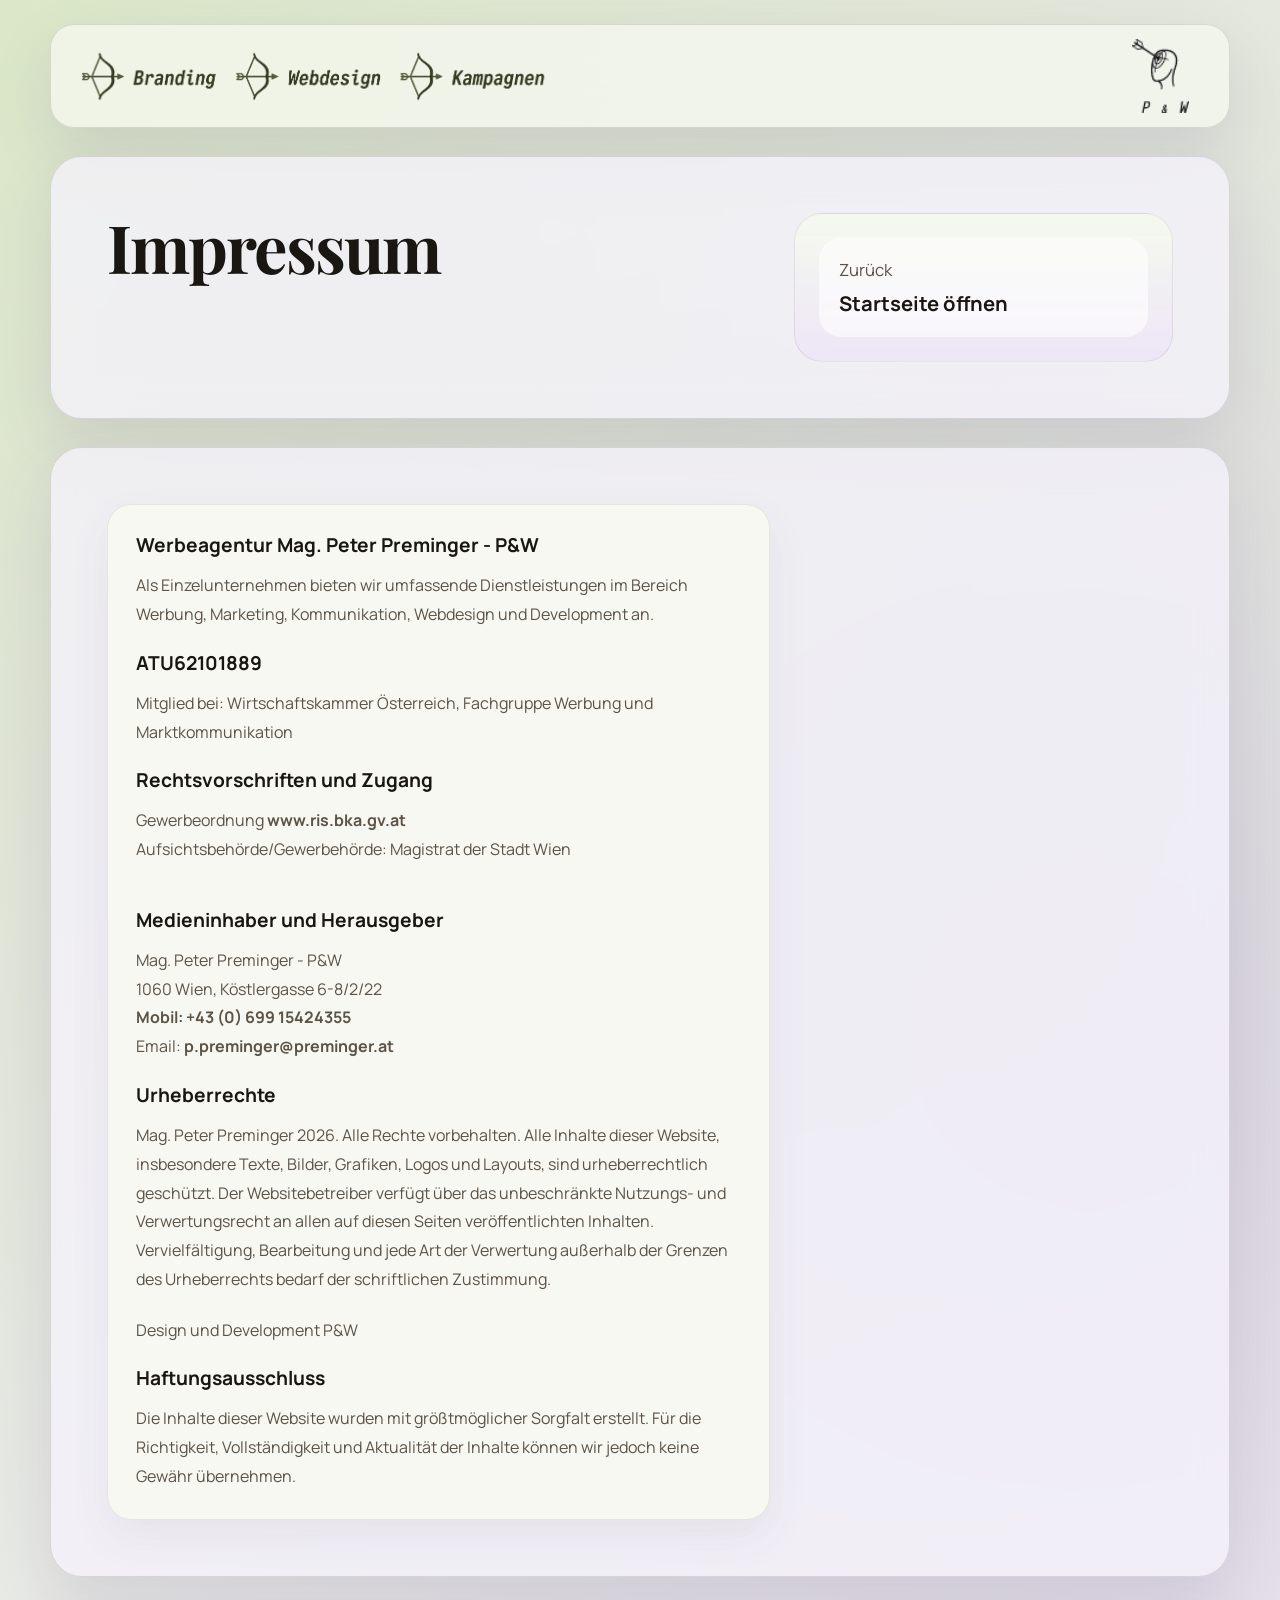
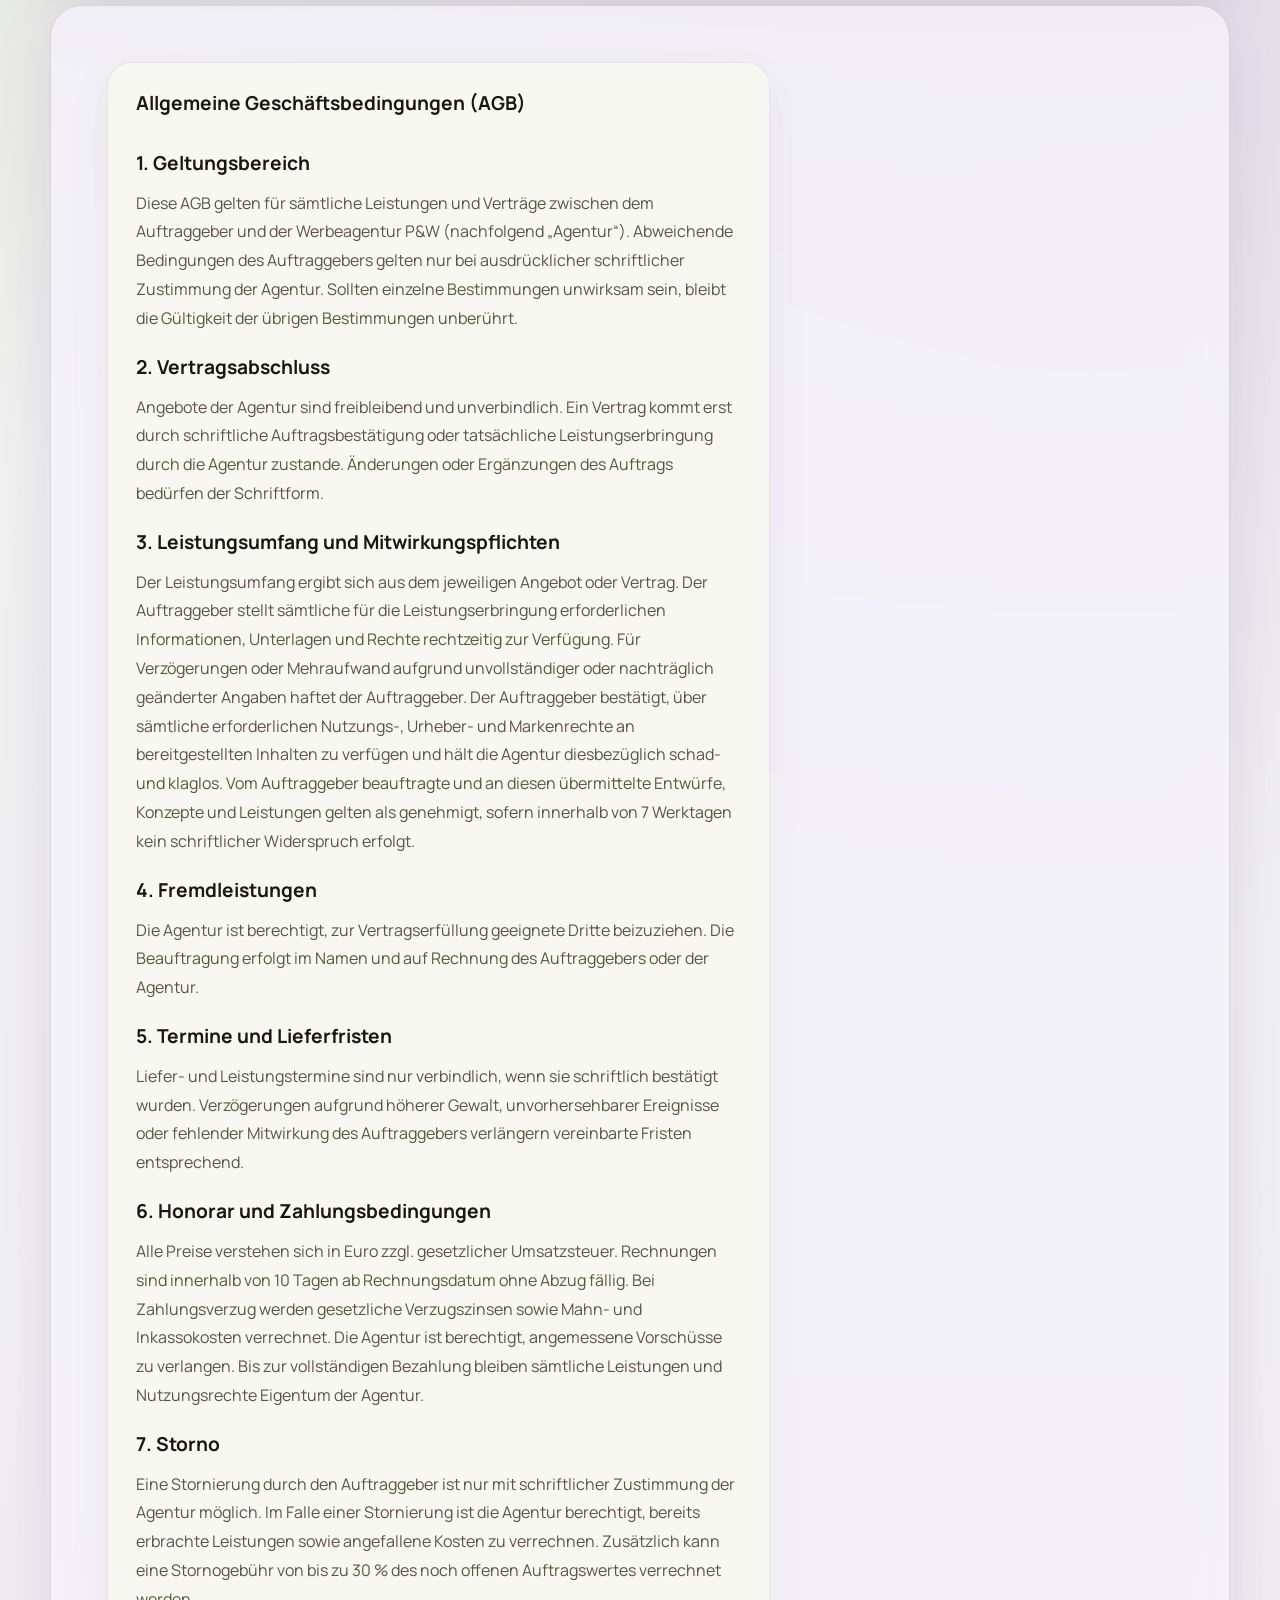
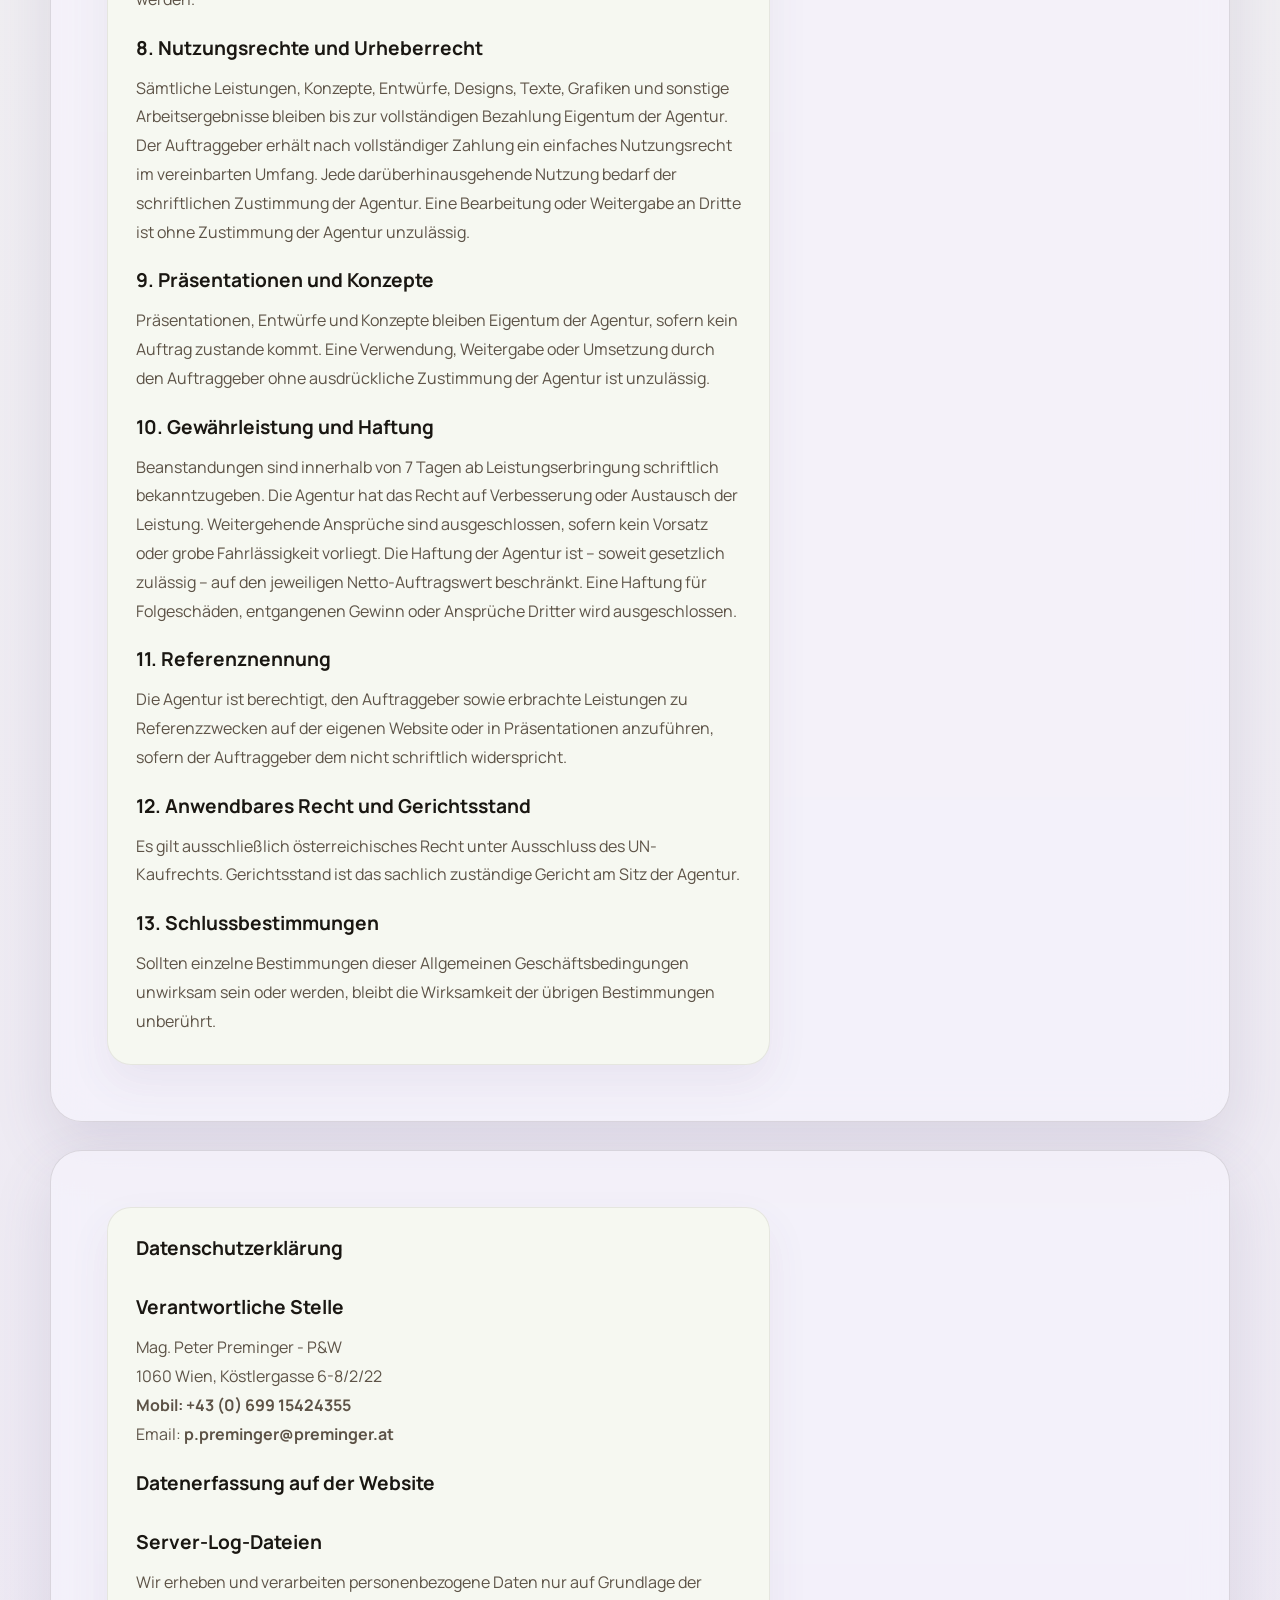
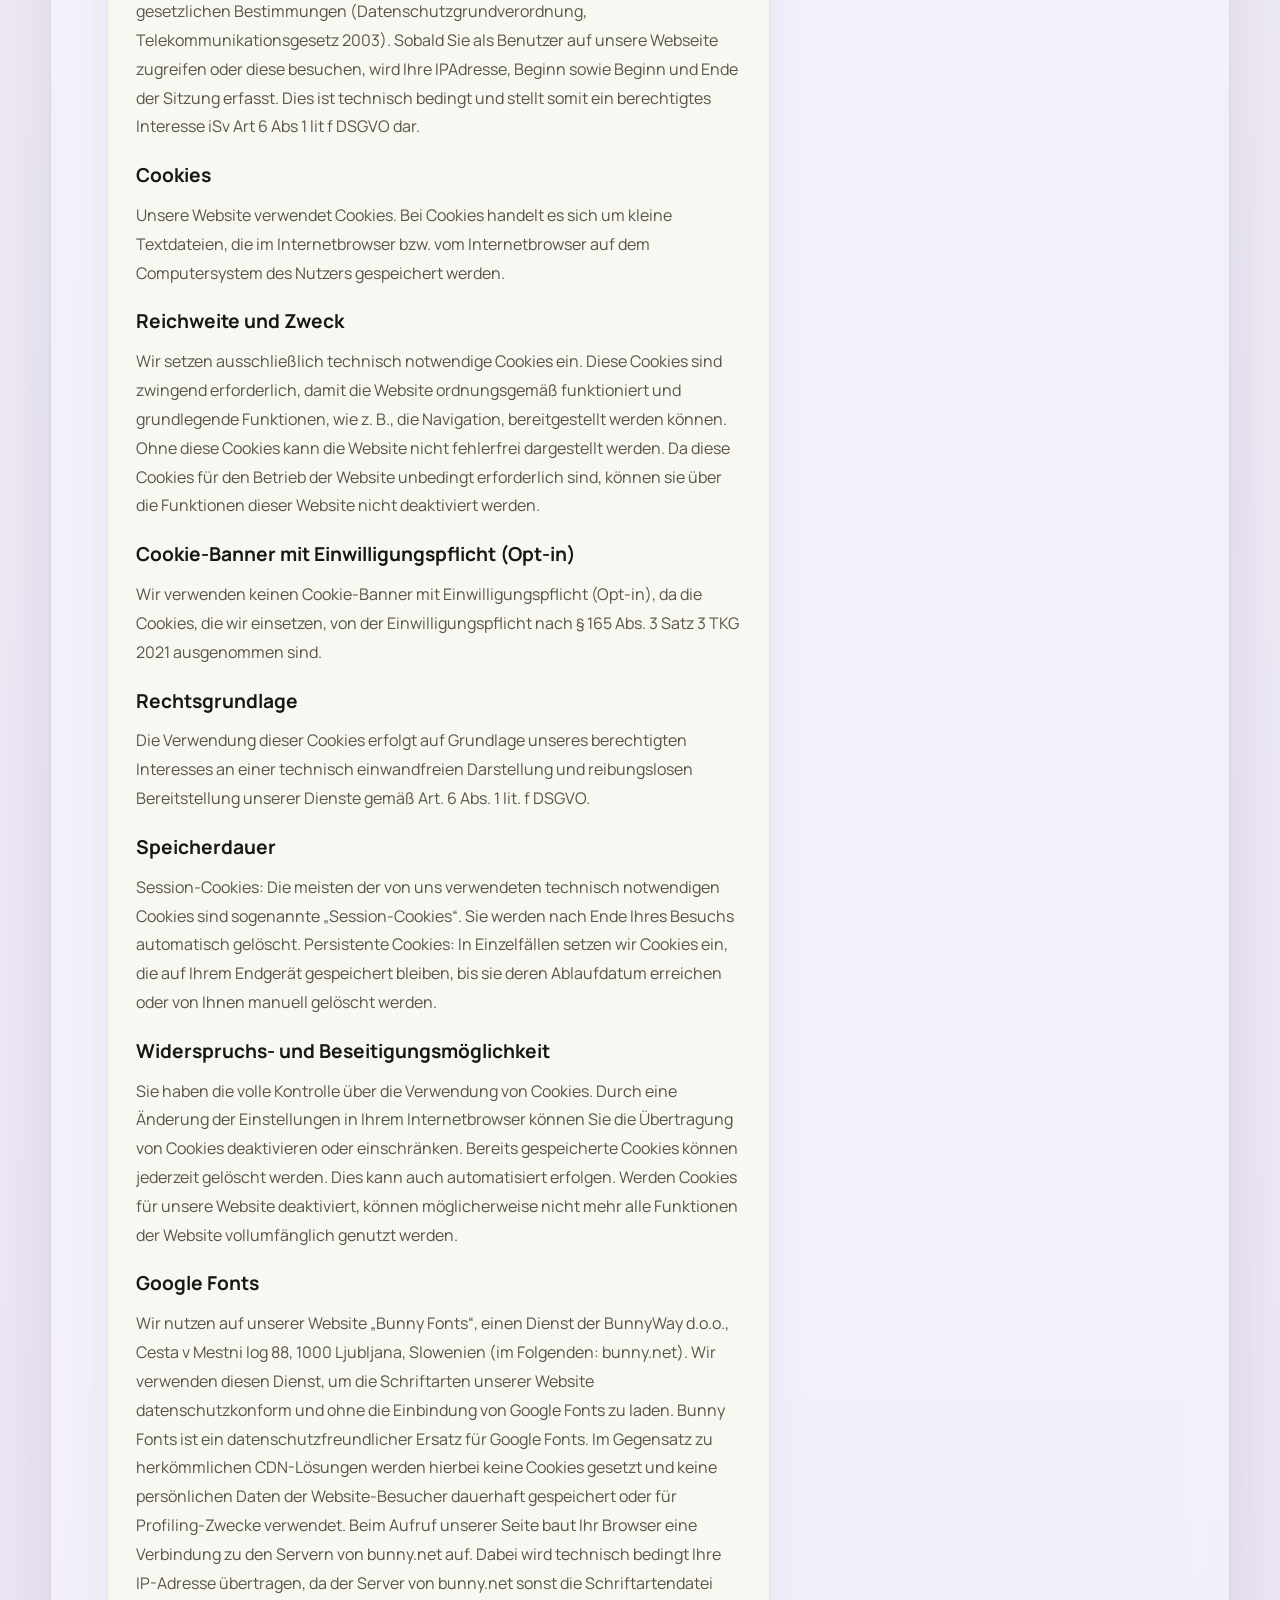
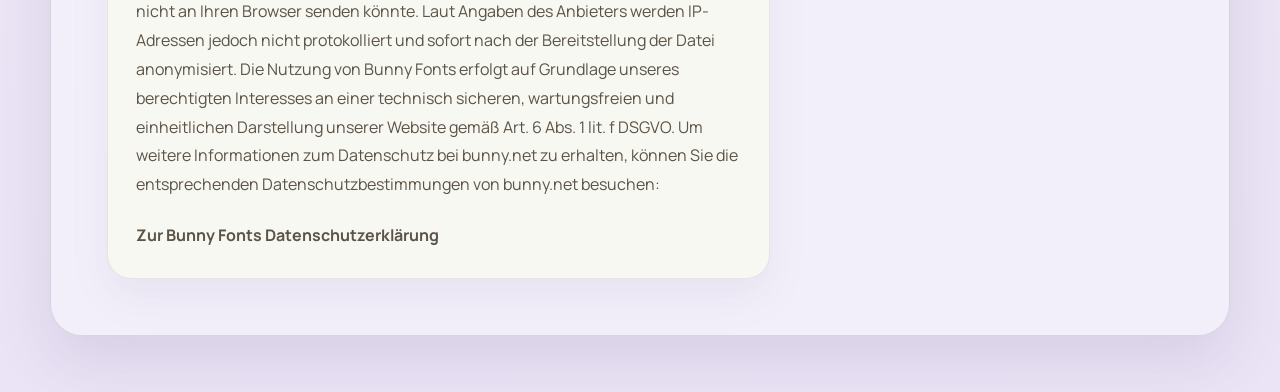
==== Impressum.html @ ae1e1d25 "Update all pending website changes" ====
<!DOCTYPE html>
<html lang="de">
<head>
  <meta charset="utf-8">
  <meta name="viewport" content="width=device-width, initial-scale=1.0">
  <meta name="robots" content="index,follow,max-image-preview:large,max-snippet:-1,max-video-preview:-1">

  <link rel="canonical" href="https://preminger.at/Impressum.html" />
  <title>Impressum | Werbeagentur Wien | Webdesign & Development | Preminger</title>
  <meta name="description" content="Impressum der Preminger Werbeagentur in Wien. Spezialisiert auf Webdesign, Webentwicklung, Online-Marketing und digitale Kommunikation für Unternehmen in Wien.">
  <meta name="keywords" content="Werbeagentur Wien, Webdesign Wien, Webentwicklung, Development, Online-Marketing, Digitalagentur, Preminger, Werbung, Marketing, Kommunikation, Website erstellen, SEO, Webagentur Wien">
  <meta property="og:title" content="Impressum | Werbeagentur Wien | Webdesign & Development | Preminger">
  <meta property="og:description" content="Preminger Werbeagentur in Wien – Ihr Partner für Webdesign, Webentwicklung und Online-Marketing. Jetzt informieren!">
  <meta property="og:type" content="website">
  <meta property="og:url" content="https://preminger.at/Impressum.html">
  <meta property="og:image" content="https://preminger.at/picture_library/logo2.png">
  <meta property="og:image:alt" content="Preminger Werbeagentur Wien Logo">
  <meta property="og:site_name" content="Preminger Werbeagentur Wien">
  <meta property="og:locale" content="de_AT">
  <meta name="twitter:card" content="summary_large_image">
  <meta name="twitter:title" content="Impressum | Werbeagentur Wien | Webdesign & Development | Preminger">
  <meta name="twitter:description" content="Preminger Werbeagentur in Wien – Ihr Partner für Webdesign, Webentwicklung und Online-Marketing. Jetzt informieren!">
  <meta name="twitter:image" content="https://preminger.at/picture_library/logo2.png">
  <script type="application/ld+json">
    {
      "@context": "https://schema.org",
      "@type": "LocalBusiness",
      "name": "Preminger Werbeagentur Wien",
      "image": "https://preminger.at/picture_library/logo2.png",
      "address": {
        "@type": "PostalAddress",
        "streetAddress": "Köstlergasse 6-8/2/22",
        "addressLocality": "Wien",
        "postalCode": "1060",
        "addressCountry": "AT"
      },
      "telephone": "+43 699 15424355",
      "email": "p.preminger@preminger.at",
      "url": "https://preminger.at",
      "description": "Werbeagentur in Wien mit Fokus auf Branding, Webdesign, Webdevelopment und Kampagnen."
    }
  </script>

  <link rel="preconnect" href="https://fonts.bunny.net">
  <link href="https://fonts.bunny.net/css2?family=Manrope:wght@400;500;600;700;800&family=Playfair+Display:wght@600;700&display=swap" rel="stylesheet">
  <link rel="stylesheet" href="style.css?v=10">
  <link rel="icon" href="https://preminger.at/picture_library/logo2.png"> <!-- Moderne Browser wählen die richtige Größe -->
  <link rel="apple-touch-icon" href="https://preminger.at/picture_library/logo2.png"> <!-- Für iOS Homescreen -->
  <link rel="manifest" href="picture_library/favicon_io_preminger/site.webmanifest">
</head>
<body>
  <div class="page-shell">
    <header class="site-header">
      <nav class="header-navbar">
        <img class="header-logo" src="picture_library/logo2.png" alt="Logo">
      </nav>
      <img class="site-header-logo-absolute" src="picture_library/PW_logo_klein_1c.gif" alt="P und W Logo">
    </header>

    <main>
      <section class="hero-section">
        <div class="hero-copy hero-copy-legal">
          <h1>Impressum</h1>
        </div>

        <aside class="hero-panel hero-panel-compact" aria-label="Seitenhinweis">
          <div class="hero-card">
            <span>Zurück</span>
            <strong><a href="/">Startseite öffnen</a></strong>
          </div>
        </aside>
      </section>
        
      <section class="legal-section hero-section">
        <div class="legal-stack">
          <article class="legal-card">

            <h2>Werbeagentur Mag. Peter Preminger - P&W</h2>
            <p>Als Einzelunternehmen bieten wir umfassende Dienstleistungen im Bereich Werbung, Marketing, 
             Kommunikation, Webdesign und Development an.</p><br>
            <h2>ATU62101889</h2>
            <p>Mitglied bei: Wirtschaftskammer Österreich, Fachgruppe Werbung und Marktkommunikation</p><br>
            <h2>Rechtsvorschriften und Zugang</h2>
            <p>Gewerbeordnung <a href="https://www.ris.bka.gv.at" target="_blank" rel="noopener noreferrer">www.ris.bka.gv.at</a></p>
            <p>Aufsichtsbehörde/Gewerbehörde: Magistrat der Stadt Wien</p><br><br>

            <h2>Medieninhaber und Herausgeber</h2>
            <p>Mag. Peter Preminger - P&amp;W</p>
            <p>1060 Wien, Köstlergasse 6-8/2/22</p>
            <p><a href="tel:+4369915424355">Mobil: +43 (0) 699 15424355</a></p>
            <p>Email: <a href="mailto:p.preminger@preminger.at">p.preminger@preminger.at</a></p><br>
            <h2>Urheberrechte</h2>
            <p>Mag. Peter Preminger 2026. Alle Rechte vorbehalten. Alle Inhalte dieser Website, insbesondere Texte, Bilder, Grafiken, Logos und 
               Layouts, sind urheberrechtlich geschützt. Der Websitebetreiber verfügt über das unbeschränkte Nutzungs- und Verwertungsrecht 
               an allen auf diesen Seiten veröffentlichten Inhalten. Vervielfältigung, Bearbeitung und jede Art der Verwertung außerhalb der 
               Grenzen des Urheberrechts bedarf der schriftlichen Zustimmung.</p><br>

            <p>Design und Development P&W</p><br>
            
            <h2>Haftungsausschluss</h2>
            <p>Die Inhalte dieser Website wurden mit größtmöglicher Sorgfalt erstellt. Für die Richtigkeit, Vollständigkeit und Aktualität der 
               Inhalte können wir jedoch keine Gewähr übernehmen.</p>
          </article>
        </div>
      </section>

      <!-- Neue Section: Allgemeine Geschäftsbedingungen (AGB) -->
        <section class="agb-section hero-section">
          <div class="legal-stack">
            <article class="legal-card">
                <h2>Allgemeine Geschäftsbedingungen (AGB)</h2><br>
                <h2>1. Geltungsbereich</h2>
                <p>Diese AGB gelten für sämtliche Leistungen und Verträge zwischen dem Auftraggeber und der Werbeagentur P&amp;W 
                  (nachfolgend „Agentur“). Abweichende Bedingungen des Auftraggebers gelten nur bei ausdrücklicher schriftlicher 
                  Zustimmung der Agentur. Sollten einzelne Bestimmungen unwirksam sein, bleibt die Gültigkeit der übrigen Bestimmungen unberührt.</p><br>
                <h2>2. Vertragsabschluss</h2>
                <p>Angebote der Agentur sind freibleibend und unverbindlich. Ein Vertrag kommt erst durch schriftliche Auftragsbestätigung 
                  oder tatsächliche Leistungserbringung durch die Agentur zustande. Änderungen oder Ergänzungen des Auftrags 
                  bedürfen der Schriftform.</p><br>
                <h2>3. Leistungsumfang und Mitwirkungspflichten</h2>
                <p>Der Leistungsumfang ergibt sich aus dem jeweiligen Angebot oder Vertrag. Der Auftraggeber stellt sämtliche für die 
                  Leistungserbringung erforderlichen Informationen, Unterlagen und Rechte rechtzeitig zur Verfügung. Für Verzögerungen oder 
                  Mehraufwand aufgrund unvollständiger oder nachträglich geänderter Angaben haftet der Auftraggeber. Der Auftraggeber bestätigt, 
                  über sämtliche erforderlichen Nutzungs-, Urheber- und Markenrechte an bereitgestellten Inhalten zu verfügen und hält die Agentur 
                  diesbezüglich schad- und klaglos. Vom Auftraggeber beauftragte und an diesen übermittelte Entwürfe, Konzepte und Leistungen gelten 
                  als genehmigt, sofern innerhalb von 7 Werktagen kein schriftlicher Widerspruch erfolgt.</p><br>
                <h2>4. Fremdleistungen</h2>
                <p>Die Agentur ist berechtigt, zur Vertragserfüllung geeignete Dritte beizuziehen. Die Beauftragung erfolgt im Namen und auf 
                  Rechnung des Auftraggebers oder der Agentur.</p><br>
                <h2>5. Termine und Lieferfristen</h2>
                <p>Liefer- und Leistungstermine sind nur verbindlich, wenn sie schriftlich bestätigt wurden. Verzögerungen aufgrund höherer Gewalt, 
                  unvorhersehbarer Ereignisse oder fehlender Mitwirkung des Auftraggebers verlängern vereinbarte Fristen entsprechend.</p><br>
                <h2>6. Honorar und Zahlungsbedingungen</h2>
                <p>Alle Preise verstehen sich in Euro zzgl. gesetzlicher Umsatzsteuer. Rechnungen sind innerhalb von 10 Tagen ab Rechnungsdatum 
                  ohne Abzug fällig. Bei Zahlungsverzug werden gesetzliche Verzugszinsen sowie Mahn- und Inkassokosten verrechnet. Die Agentur 
                  ist berechtigt, angemessene Vorschüsse zu verlangen. Bis zur vollständigen Bezahlung bleiben sämtliche Leistungen und 
                  Nutzungsrechte Eigentum der Agentur.</p><br>
                <h2>7. Storno</h2>
                <p>Eine Stornierung durch den Auftraggeber ist nur mit schriftlicher Zustimmung der Agentur möglich. Im Falle einer Stornierung 
                  ist die Agentur berechtigt, bereits erbrachte Leistungen sowie angefallene Kosten zu verrechnen. Zusätzlich kann eine Stornogebühr 
                  von bis zu 30 % des noch offenen Auftragswertes verrechnet werden.</p><br>
                <h2>8. Nutzungsrechte und Urheberrecht</h2>
                <p>Sämtliche Leistungen, Konzepte, Entwürfe, Designs, Texte, Grafiken und sonstige Arbeitsergebnisse bleiben bis zur vollständigen 
                  Bezahlung Eigentum der Agentur. Der Auftraggeber erhält nach vollständiger Zahlung ein einfaches Nutzungsrecht im vereinbarten 
                  Umfang. Jede darüberhinausgehende Nutzung bedarf der schriftlichen Zustimmung der Agentur. Eine Bearbeitung oder Weitergabe an 
                  Dritte ist ohne Zustimmung der Agentur unzulässig.</p><br>
                <h2>9. Präsentationen und Konzepte</h2>
                <p>Präsentationen, Entwürfe und Konzepte bleiben Eigentum der Agentur, sofern kein Auftrag zustande kommt. Eine Verwendung, 
                  Weitergabe oder Umsetzung durch den Auftraggeber ohne ausdrückliche Zustimmung der Agentur ist unzulässig.</p><br>
                <h2>10. Gewährleistung und Haftung</h2>
                <p>Beanstandungen sind innerhalb von 7 Tagen ab Leistungserbringung schriftlich bekanntzugeben. Die Agentur hat das 
                  Recht auf Verbesserung oder Austausch der Leistung. Weitergehende Ansprüche sind ausgeschlossen, sofern kein Vorsatz oder 
                  grobe Fahrlässigkeit vorliegt. Die Haftung der Agentur ist – soweit gesetzlich zulässig – auf den jeweiligen Netto-Auftragswert 
                  beschränkt. Eine Haftung für Folgeschäden, entgangenen Gewinn oder Ansprüche Dritter wird ausgeschlossen.</p><br>
                <h2>11. Referenznennung</h2>
                <p>Die Agentur ist berechtigt, den Auftraggeber sowie erbrachte Leistungen zu Referenzzwecken auf der eigenen Website oder in 
                  Präsentationen anzuführen, sofern der Auftraggeber dem nicht schriftlich widerspricht.</p><br>
                <h2>12. Anwendbares Recht und Gerichtsstand</h2>
                <p>Es gilt ausschließlich österreichisches Recht unter Ausschluss des UN-Kaufrechts. Gerichtsstand ist das sachlich zuständige 
                  Gericht am Sitz der Agentur.</p><br>
                  <h2>13. Schlussbestimmungen</h2>
                  <p>Sollten einzelne Bestimmungen dieser Allgemeinen Geschäftsbedingungen unwirksam sein oder werden, bleibt die Wirksamkeit 
                    der übrigen Bestimmungen unberührt.</p>
            </article>
          </div>
        </section>

      <section class="legal-section hero-section">
        <div class="legal-stack">
          <article class="legal-card">
            <h2>Datenschutzerklärung</h2><br>

            <h2>Verantwortliche Stelle</h2>
            <p>Mag. Peter Preminger - P&amp;W</p>
            <p>1060 Wien, Köstlergasse 6-8/2/22</p>
            <p><a href="tel:+4369915424355">Mobil: +43 (0) 699 15424355</a></p>
            <p>Email: <a href="mailto:p.preminger@preminger.at">p.preminger@preminger.at</a></p><br>            
            
            <h2>Datenerfassung auf der Website</h2><br> 

            <h2>Server-Log-Dateien</h2>            
            <p> Wir erheben und verarbeiten personenbezogene Daten nur auf Grundlage der gesetzlichen Bestimmungen (Datenschutzgrundverordnung, 
                Telekommunikationsgesetz 2003). Sobald Sie als Benutzer auf unsere Webseite zugreifen oder diese besuchen, wird Ihre IPAdresse, 
                Beginn sowie Beginn und Ende der Sitzung erfasst. Dies ist technisch bedingt und stellt somit ein berechtigtes Interesse 
                iSv Art 6 Abs 1 lit f DSGVO dar.</p><br>

            <h2>Cookies</h2>
                <p>Unsere Website verwendet Cookies. Bei Cookies handelt es sich um kleine Textdateien, die im Internetbrowser bzw. vom Internetbrowser 
                auf dem Computersystem des Nutzers gespeichert werden.</p><br>

            <h2>Reichweite und Zweck</h2>
            <p>Wir setzen ausschließlich technisch notwendige Cookies ein. Diese Cookies sind zwingend erforderlich, damit die Website ordnungsgemäß 
                funktioniert und grundlegende Funktionen, wie z. B., die Navigation, bereitgestellt werden können. Ohne diese Cookies kann die Website 
                nicht fehlerfrei dargestellt werden. Da diese Cookies für den Betrieb der Website unbedingt erforderlich sind, können sie über die 
                Funktionen dieser Website nicht deaktiviert werden.</p><br>

            <h2>Cookie-Banner mit Einwilligungspflicht (Opt-in)</h2>
            <p>Wir verwenden keinen Cookie-Banner mit Einwilligungspflicht (Opt-in), da die Cookies, die wir einsetzen, von der Einwilligungspflicht 
              nach § 165 Abs. 3 Satz 3 TKG 2021 ausgenommen sind.</p><br>

            <h2>Rechtsgrundlage</h2>
            <p>Die Verwendung dieser Cookies erfolgt auf Grundlage unseres berechtigten Interesses an einer technisch einwandfreien Darstellung und 
               reibungslosen Bereitstellung unserer Dienste gemäß Art. 6 Abs. 1 lit. f DSGVO.</p><br>

               <h2>Speicherdauer</h2>
               <p>Session-Cookies: Die meisten der von uns verwendeten technisch notwendigen Cookies sind sogenannte „Session-Cookies“. 
               Sie werden nach Ende Ihres Besuchs automatisch gelöscht. Persistente Cookies: In Einzelfällen setzen wir Cookies ein, 
               die auf Ihrem Endgerät gespeichert bleiben, bis sie deren Ablaufdatum 
               erreichen oder von Ihnen manuell gelöscht werden.</p><br>

               <h2>Widerspruchs- und Beseitigungsmöglichkeit</h2>
               <p>Sie haben die volle Kontrolle über die Verwendung von Cookies. Durch eine Änderung der Einstellungen in Ihrem 
               Internetbrowser können Sie die Übertragung von Cookies deaktivieren oder einschränken. Bereits gespeicherte Cookies 
               können jederzeit gelöscht werden. Dies kann auch automatisiert erfolgen. Werden Cookies für unsere Website deaktiviert, 
               können möglicherweise nicht mehr alle Funktionen der Website vollumfänglich genutzt werden. </p><br>

               <h2>Google Fonts</h2>
               <p>Wir nutzen auf unserer Website „Bunny Fonts“, einen Dienst der BunnyWay d.o.o., Cesta v Mestni log 88, 1000 Ljubljana, 
               Slowenien (im Folgenden: bunny.net). Wir verwenden diesen Dienst, um die Schriftarten unserer Website datenschutzkonform 
               und ohne die Einbindung von Google Fonts zu laden. Bunny Fonts ist ein datenschutzfreundlicher Ersatz für Google Fonts.
               Im Gegensatz zu herkömmlichen CDN-Lösungen werden hierbei keine Cookies gesetzt und keine persönlichen Daten der Website-Besucher 
               dauerhaft gespeichert oder für Profiling-Zwecke verwendet. Beim Aufruf unserer Seite baut Ihr Browser eine Verbindung zu den Servern 
               von bunny.net auf. Dabei wird technisch bedingt Ihre IP-Adresse übertragen, da der Server von bunny.net sonst die Schriftartendatei 
               nicht an Ihren Browser senden könnte. Laut Angaben des Anbieters werden IP-Adressen jedoch nicht protokolliert und sofort nach der 
               Bereitstellung der Datei anonymisiert. Die Nutzung von Bunny Fonts erfolgt auf Grundlage unseres berechtigten Interesses an einer 
               technisch sicheren, wartungsfreien und einheitlichen Darstellung unserer Website gemäß Art. 6 Abs. 1 lit. f DSGVO. Um weitere Informationen 
               zum Datenschutz bei bunny.net zu erhalten, können Sie die entsprechenden Datenschutzbestimmungen von bunny.net besuchen:</p><br>
               <p><a href="https://fonts.bunny.net/about" target="_blank" rel="noopener noreferrer">Zur Bunny Fonts Datenschutzerklärung</a></p>
  
              

          </article>
        </div>
      </section>
    </main>
  </div>
</body>
</html>
---- style.css ----
/* Gemeinsamer Container für beide Logos */
.logo-container {
	display: flex;
	align-items: center;
	gap: 18px;
}
/* Responsive Breakpoints */
@media (max-width: 1200px) {
	.page-shell {
		width: 98%;
		padding: 12px 0 32px;
	}
	.site-header {
		gap: 12px;
		padding: 0 16px;
	}
	.hero-section, .services-section, .showcase-section, .contact-section {
		padding: 24px;
	}
}

@media (max-width: 900px) {
	.site-header {
		gap: 10px;
		padding: 0 12px;
	}
	.nav-center {
		margin-left: 0;
		gap: 6px;
	}
	.nav-center-image, .brand-logo {
		height: 60px;
		margin-left: 0;
		margin-top: 0;
	}
	.hero-section {
		grid-template-columns: 1fr;
		padding: 18px;
	}
}

@media (max-width: 600px) {
	.site-header {
		gap: 8px;
		padding: 10px 12px;
	}
	.nav-center {
		flex-direction: row;
		justify-content: center;
		align-items: center;
		gap: 4px;
		margin-left: 0;
	}
	.nav-center-image, .brand-logo {
		height: 38px;
		max-width: 90px;
		margin-left: 0;
		margin-top: 0;
		display: block;
	}
	.brand-block {
		justify-self: center;
	}
	.hero-section, .services-section, .showcase-section, .contact-section {
		padding: 8px;
	}
}

@media (max-width: 400px) {
	.site-header {
		gap: 6px;
		padding: 8px 10px;
	}
	.nav-center-image, .brand-logo {
		height: 28px;
		max-width: 60px;
	}
	.hero-section, .services-section, .showcase-section, .contact-section {
		padding: 2px;
	}
}
/* Zeilenabstand für violett-box */
.violett-box p, .violett-box a {
	margin-top: 0.5em;
	margin-bottom: 0.5em;
	line-height: 1.7;
}
/* Utility-Klasse für violetten Rahmen */
.violett-box {
	border-radius: 16px;
	padding: 16px;
	display: inline-block;
	background: transparent;
}
.contact-section {
	position: relative;
}

/* Entferne absolute Positionierung für bessere Responsivität */
.contact-card {
	position: static;
	right: auto;
	bottom: auto;
	transform: none;
	z-index: auto;
}
/* Grüner transparenter Hintergrund für Kontaktkarte */
.contact-card {
	background: rgba(142, 167, 106, 0.8); /* grüner Farbton mit 80% Deckkraft */
	border-radius: 18px;
	padding: 24px;
	border: 3px solid #b59fd7;
}

:root {
	--bg: #eef3e4;
	--surface: rgba(245, 242, 251, 0.78);
	--surface-strong: #f6f8f1;
	--text: #1a1712;
	--muted: #5d5347;
	--accent: #b59fd7;
	--accent-dark: #8ea76a;
	--line: rgba(26, 23, 18, 0.12);
	--shadow: 0 24px 60px rgba(91, 75, 124, 0.14);
}

* {
	box-sizing: border-box;
}

html {
	scroll-behavior: smooth;
}

body {
	margin: 0;
	min-height: 100vh;
	font-family: "Manrope", "Segoe UI", sans-serif;
	color: var(--text);
	background:
		radial-gradient(circle at top left, rgba(193, 215, 159, 0.48), transparent 30%),
		radial-gradient(circle at 85% 15%, rgba(181, 159, 215, 0.38), transparent 26%),
		linear-gradient(180deg, #f4f7ee 0%, #ebe4f6 100%);
}

a {
	color: inherit;
	text-decoration: none;
}

.page-shell {
	width: min(1180px, calc(100% - 32px));
	margin: 0 auto;
	padding: 24px 0 56px;
}

.site-header {
	display: grid;
	grid-template-columns: auto minmax(0, 1fr) auto;
	align-items: center;
	position: relative;
	gap: 16px;
	padding: 0 24px;
	min-height: 104px;
	height: 104px;
	border: 1px solid var(--line);
	border-radius: 24px;
	background: rgba(247, 250, 241, 0.72);
	box-shadow: var(--shadow);
	backdrop-filter: blur(16px);
}

/* Projekt-Galerie Navigationsbutton links in der Header-Leiste */

.site-header > .projekt-galerie-btn {
	justify-self: start;
	align-self: center;
	background: linear-gradient(135deg, #b59fd7 0%, #c1d79f 100%);
	color: #fffaf2;
	border: none;
	border-radius: 7px;
	padding: 2px 10px;
	font-size: 0.89rem;
	font-weight: 600;
	box-shadow: 0 2px 6px rgba(181, 159, 215, 0.10);
	transition: transform 180ms, box-shadow 180ms;
	cursor: pointer;
	line-height: 1.2;
	height: 2rem;
	min-height: unset;
	white-space: nowrap;
}
.site-header > .projekt-galerie-btn:hover,
.site-header > .projekt-galerie-btn:focus-visible {
	transform: translateY(-2px);
	box-shadow: 0 8px 16px rgba(181, 159, 215, 0.18);
}

@media (max-width: 700px) {
	.site-header > .projekt-galerie-btn {
		padding: 3px 9px;
		font-size: 0.82rem;
		border-radius: 7px;
		height: 1.8rem;
	}
}


/* Rechtes Logo als reguläres Grid-Element */
.site-header-logo-absolute {
	position: static;
	transform: none;
	justify-self: end;
	align-self: center;
	height: clamp(34px, 6vw, 74.06px);
	width: auto;
	max-width: 100%;
	display: block;
	z-index: 2;
}

.header-navbar {
	display: flex;
	align-items: center;
	justify-content: center;
	justify-self: center;
	width: auto;
	height: auto;
	min-width: 0;
}

.header-logo {
	height: clamp(30px, 5vw, 55px);
	width: auto;
	max-width: 100%;
	display: block;
	margin-right: 0;
}

@media (max-width: 700px) {
	.site-header {
		grid-template-columns: auto 1fr auto;
		height: auto;
		min-height: 72px;
		padding: 0 12px;
	}
	.header-logo {
		height: 32px;
	}
	.site-header-logo-absolute {
		height: 42.32px;
	}
}

@media (max-width: 600px) {
	.site-header {
		grid-template-columns: 1fr auto;
		grid-template-areas:
			"button rightlogo"
			"center center";
		row-gap: 8px;
		column-gap: 10px;
		height: auto;
		min-height: unset;
	}

	.site-header > .projekt-galerie-btn {
		grid-area: button;
		justify-self: start;
	}

	.header-navbar {
		grid-area: center;
		justify-self: center;
	}

	.site-header-logo-absolute {
		grid-area: rightlogo;
		justify-self: end;
		height: 36px;
	}

	.header-logo {
		height: 28px;
	}
}

@media (max-width: 400px) {
	.site-header > .projekt-galerie-btn {
		padding: 2px 8px;
		font-size: 0.76rem;
		height: 1.65rem;
	}

	.header-logo {
		height: 24px;
	}

	.site-header-logo-absolute {
		height: 30px;
	}
}

.section-label,
.showcase-tag {
	margin: 0;
	font-size: 0.78rem;
	font-weight: 700;
	letter-spacing: 0.18em;
	text-transform: uppercase;
	color: var(--accent-dark);
}

.site-nav {
	display: flex;
	flex-wrap: wrap;
	gap: 18px;
	font-weight: 600;
	color: var(--muted);
	justify-self: end;
}

.site-nav a {
	position: relative;
	padding: 8px 16px;
	border-radius: 16px;
	background: linear-gradient(135deg, #b59fd7 0%, #c1d79f 100%);
	color: #fffaf2;
	transition: transform 180ms ease, box-shadow 180ms ease;
}

.site-nav a:hover,
.site-nav a:focus-visible {
	transform: translateY(-2px);
	box-shadow: 0 8px 16px rgba(181, 159, 215, 0.28);
}

main {
	display: grid;
	gap: 28px;
	margin-top: 28px;
}

.hero-section,
.services-section,
.showcase-section,
.contact-section {
	border: 1px solid var(--line);
	border-radius: 32px;
	background: var(--surface);
	backdrop-filter: blur(18px);
	box-shadow: var(--shadow);
}

.hero-section {
	display: grid;
	grid-template-columns: minmax(0, 1.4fr) minmax(280px, 0.8fr);
	gap: 24px;
	padding: 56px;
	overflow: hidden;
}

.hero-copy h1,
.section-heading h2,
.contact-copy h2 {
	margin: 0;
	font-family: "Playfair Display", Georgia, serif;
	font-weight: 700;
	line-height: 1.02;
	letter-spacing: -0.03em;
}

.hero-copy h1 {
	max-width: 10ch;
	font-size: clamp(2.72rem, 6.1vw, 5rem);
}

.hero-copy-legal h1 {
	font-size: clamp(2.36rem, 5.2vw, 4.2rem);
}

.hero-text,
.section-heading,
.contact-copy p,
.service-card p,
.showcase-card p,
.contact-card {
	color: var(--muted);
}

.hero-text {
	max-width: 54ch;
	margin: 24px 0 0;
	font-size: 1.08rem;
	line-height: 1.8;
}

.hero-actions {
	display: flex;
	flex-wrap: wrap;
	gap: 14px;
	margin-top: 32px;
}

.button {
	display: inline-flex;
	align-items: center;
	justify-content: center;
	min-height: 52px;
	padding: 0 24px;
	border-radius: 999px;
	font-weight: 700;
	transition: transform 180ms ease, box-shadow 180ms ease, background 180ms ease;
}

.button:hover,
.button:focus-visible {
	transform: translateY(-2px);
}

.button-primary {
	color: #fffaf2;
	background: linear-gradient(135deg, #b59fd7 0%, #c1d79f 100%);
	box-shadow: 0 18px 30px rgba(181, 159, 215, 0.28);
}

.button-secondary {
	border: 1px solid var(--line);
	background: rgba(255, 255, 255, 0.52);
}

.hero-panel {
	display: grid;
	align-content: start;
	gap: 16px;
	padding: 24px;
	border-radius: 28px;
	background: linear-gradient(180deg, rgba(245, 249, 237, 0.94) 0%, rgba(236, 228, 247, 0.9) 100%);
	border: 1px solid rgba(26, 23, 18, 0.08);
}

.hero-panel-compact {
	align-content: center;
}

.hero-panel-compact .hero-card {
	margin: 0;
}

.hero-stat,
.hero-card {
	padding: 20px;
	border-radius: 22px;
	background: rgba(255, 255, 255, 0.58);
	border: none;
}

.hero-stat span,
.hero-card span {
	display: block;
	margin-bottom: 8px;
	color: var(--muted);
	font-size: 1.045rem;
}

.hero-stat strong,
.hero-card strong {
	font-size: 1.265rem;
	line-height: 1.4;
}

.services-section,
.showcase-section,
.contact-section {
	padding: 40px;
}

.section-heading {
	display: grid;
	gap: 14px;
	margin-bottom: 28px;
}

.section-heading h2 {
	max-width: 16ch;
	font-size: clamp(2rem, 5vw, 3.4rem);
}

.contact-copy h2 {
	max-width: 16ch;
	font-size: clamp(2.32rem, 5.3vw, 4.1rem);
}

.service-grid,
.showcase-grid {
	display: grid;
	gap: 18px;
}

.service-grid {
	grid-template-columns: repeat(3, minmax(0, 1fr));
}

.service-card,
.showcase-card {
	padding: 24px;
	border-radius: 24px;
	background: var(--surface-strong);
	border: 1px solid rgba(26, 23, 18, 0.08);
}

.contact-card {
	border-radius: 20px;
	background: var(--surface-strong);
	border: 1px solid rgba(26, 23, 18, 0.08);
}

.service-card h3,
.showcase-card h3 {
	margin: 0 0 12px;
	font-size: 1.35rem;
}

.service-card p,
.showcase-card p,
.contact-copy p,
.contact-card p,
.contact-card a {
	margin: 0;
	line-height: 1.7;
}

.showcase-grid {
	grid-template-columns: 1.3fr 1fr 1fr;
}

.showcase-card {
	display: grid;
	align-content: end;
	min-height: 260px;
	background:
		linear-gradient(160deg, rgba(255, 250, 242, 0.95), rgba(245, 233, 212, 0.9)),
		linear-gradient(135deg, rgba(187, 90, 54, 0.16), rgba(69, 99, 85, 0.16));
}

.showcase-card-large {
	min-height: 360px;
}

.contact-section {
	display: grid;
	grid-template-columns: minmax(0, 1.4fr) minmax(280px, 0.8fr);
	gap: 24px;
	padding: 56px;
	align-items: center;
}

.contact-card {
	display: grid;
	gap: 12px;
	align-content: center;
	padding: 20px;
	width: max-content;
	justify-self: center;
	align-self: center;
	border-radius: 22px;
	background: rgba(255, 255, 255, 0.58);
	border: 1px solid rgba(26, 23, 18, 0.08);
}

.contact-card p {
	font-size: 0.95rem;
}

.contact-card a {
	font-weight: 700;
	font-size: 0.9rem;
}

.contact-legal-link-wrap {
	display: flex;
	justify-content: flex-end;
	justify-self: stretch;
	width: 100%;
	text-align: right;
	padding: 12px 12px 0;
}

.contact-legal-link {
	color: #000000;
	text-decoration: none;
	font-weight: 500;
	line-height: 1.4;
}

.legal-section {
	padding: 56px;
}

.legal-stack {
	display: grid;
	gap: 24px;
}

.legal-card {
	padding: 28px;
	border-radius: 24px;
	background: var(--surface-strong);
	border: 1px solid rgba(26, 23, 18, 0.08);
	color: var(--muted);
	font-family: "Manrope", "Segoe UI", sans-serif;
	font-size: 1rem;
	box-shadow: 0 18px 40px rgba(91, 75, 124, 0.08);
}

.legal-card h2,
.legal-card h3 {
	margin: 0 0 12px;
	color: var(--text);
	font-family: "Playfair Display", Georgia, serif;
	font-weight: 700;
	line-height: 1.1;
}

.legal-card h2 {
	font-family: "Manrope", "Segoe UI", sans-serif;
	font-size: 1.2rem;
	font-weight: 700;
	letter-spacing: 0;
	line-height: 1.35;
}

.legal-card h3 {
	font-size: 1.35rem;
}

.legal-card p {
	margin: 0;
	font-size: 1rem;
	line-height: 1.8;
}

.legal-card a {
	font-weight: 700;
}

@media (max-width: 920px) {
	.hero-section,
	.contact-section,
	.service-grid,
	.showcase-grid {
		grid-template-columns: 1fr;
	}

	.site-header {
		display: grid;
		justify-items: center;
		gap: 14px;
	}

	.site-nav,
	.brand-block {
		justify-self: center;
	}

	.nav-center {
		gap: 8px;
	}

	.hero-section {
		padding: 36px 24px;
	}

	.services-section,
	.showcase-section,
	.contact-section,
	.legal-section {
		padding: 32px 24px;
	}

	.section-heading h2,
	.contact-copy h2,
	.hero-copy h1 {
		max-width: none;
	}
}
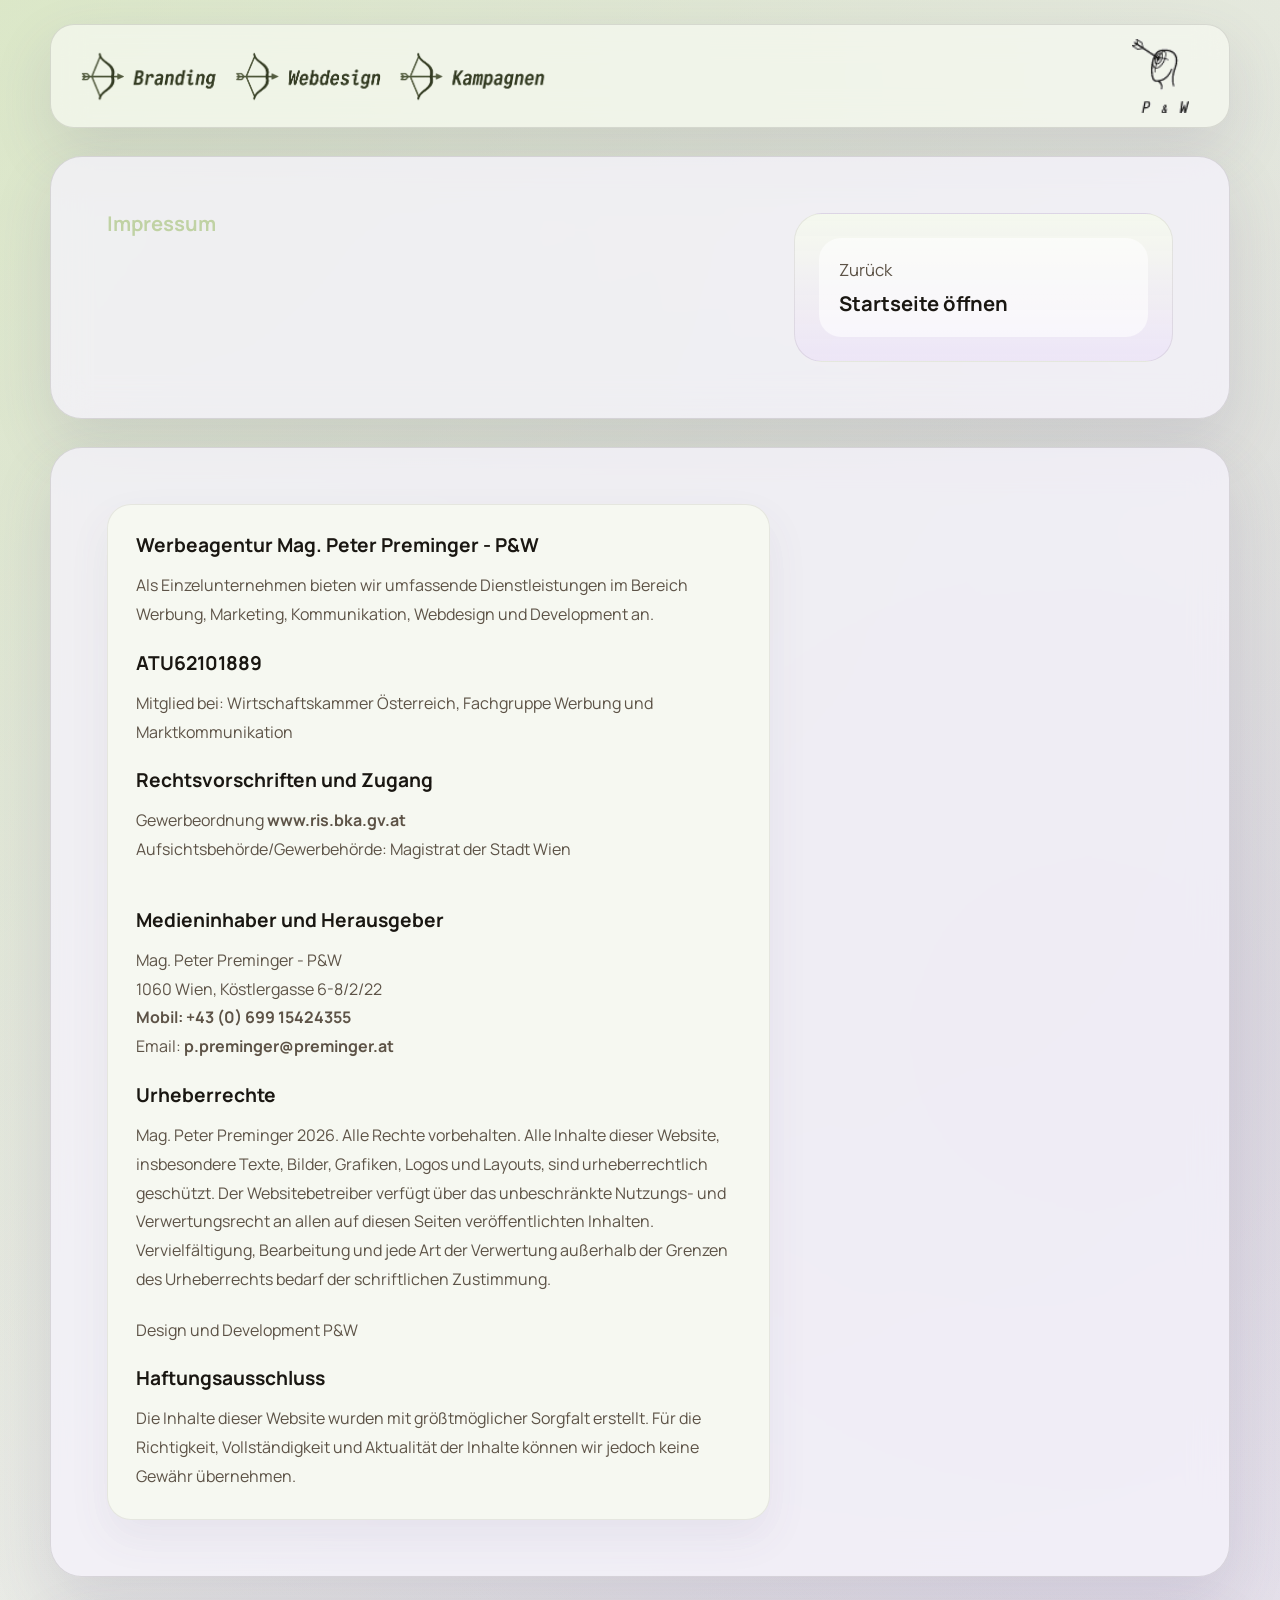
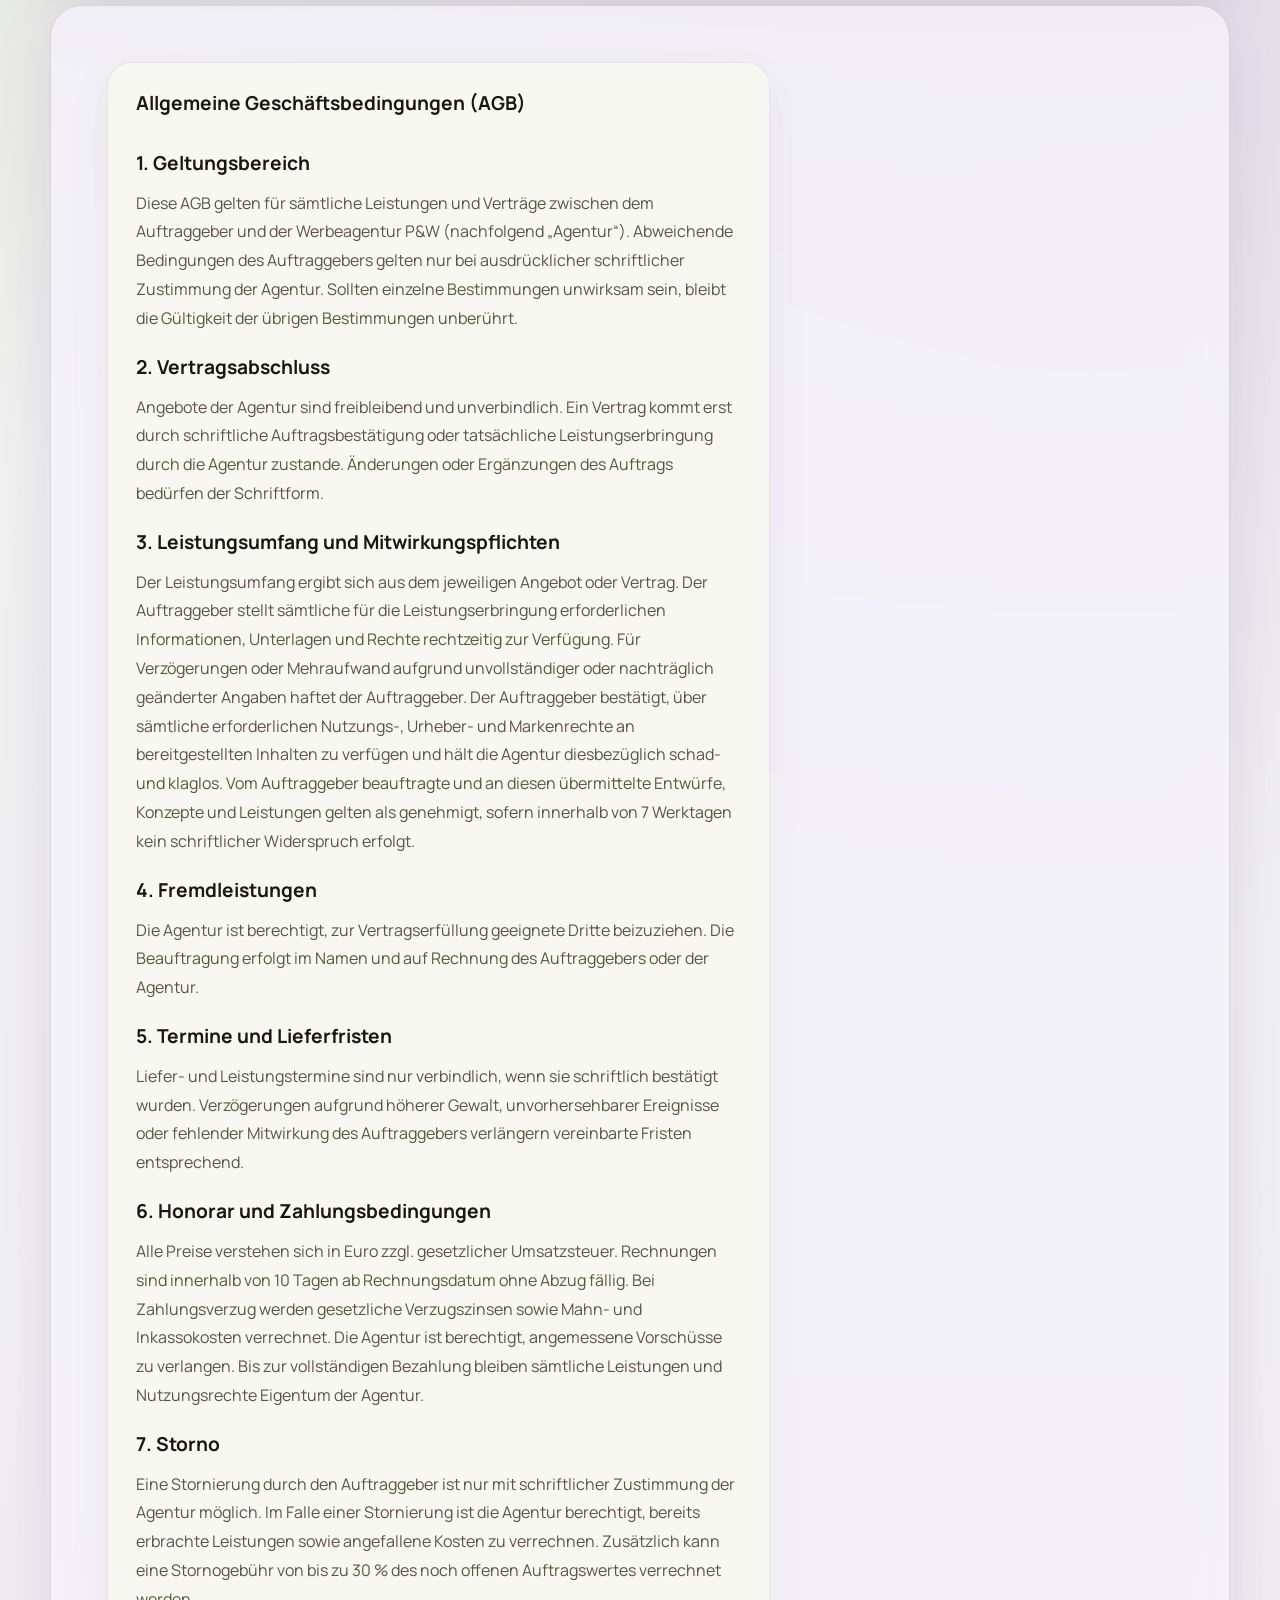
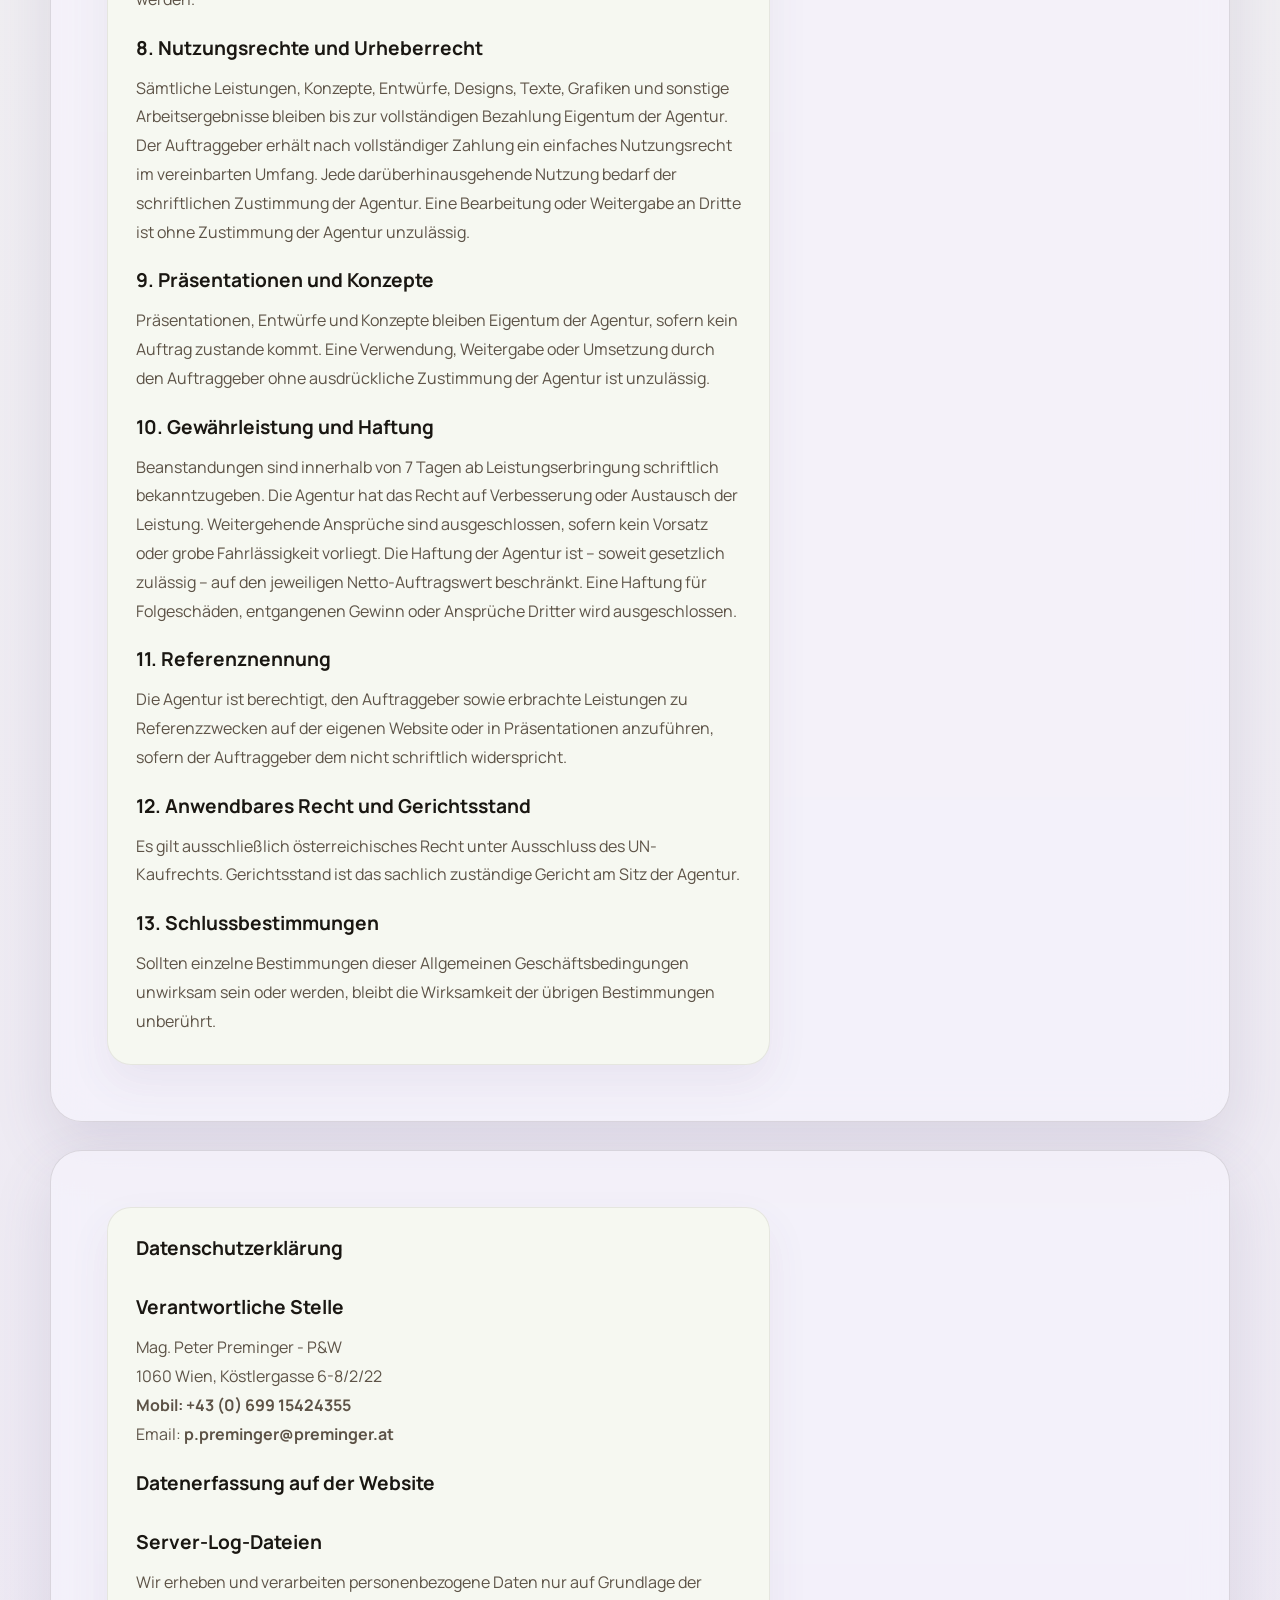
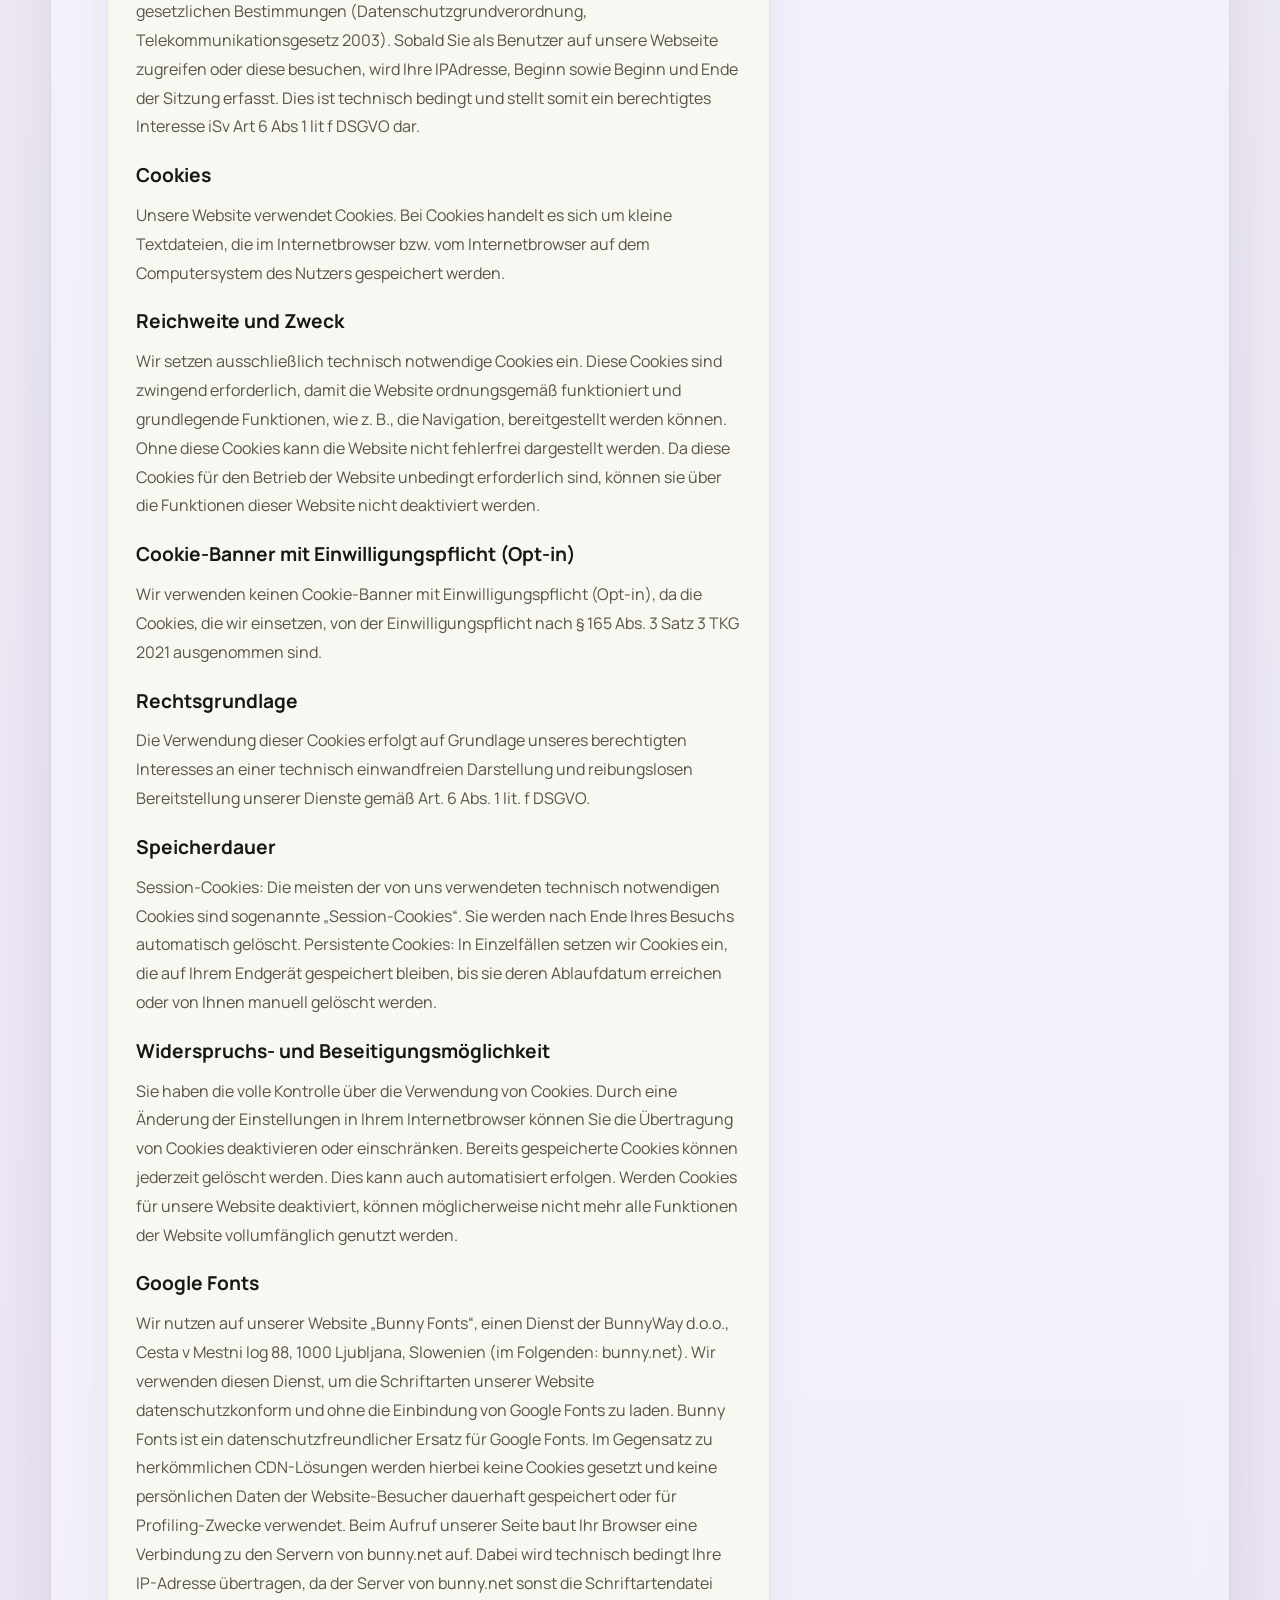
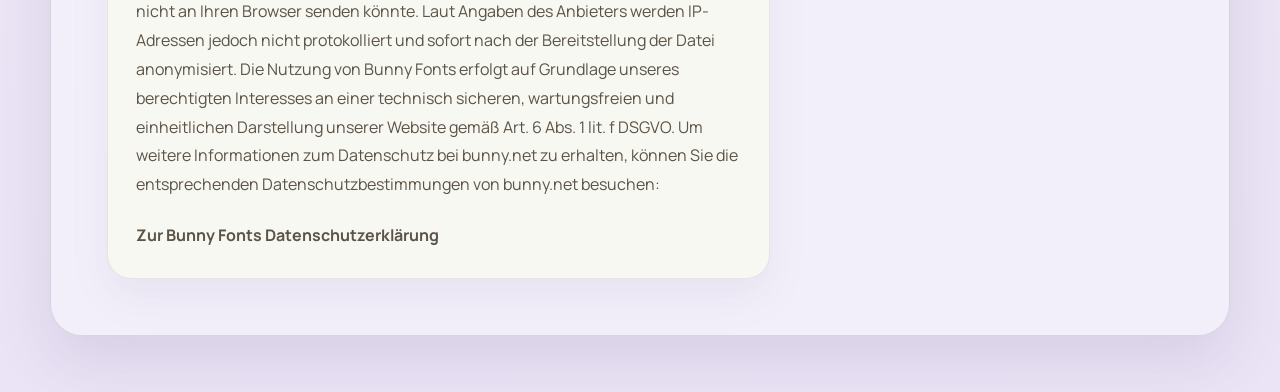
==== commit fafe9e30: "Update structured data on landing pages" ====
--- a/Impressum.html
+++ b/Impressum.html
@@ -13,20 +13,27 @@
   <meta property="og:description" content="Preminger Werbeagentur in Wien – Ihr Partner für Webdesign, Webentwicklung und Online-Marketing. Jetzt informieren!">
   <meta property="og:type" content="website">
   <meta property="og:url" content="https://preminger.at/Impressum.html">
-  <meta property="og:image" content="https://preminger.at/picture_library/logo2.png">
+  <meta property="og:image" content="https://preminger.at/picture_library/Google.png">
   <meta property="og:image:alt" content="Preminger Werbeagentur Wien Logo">
   <meta property="og:site_name" content="Preminger Werbeagentur Wien">
   <meta property="og:locale" content="de_AT">
   <meta name="twitter:card" content="summary_large_image">
   <meta name="twitter:title" content="Impressum | Werbeagentur Wien | Webdesign & Development | Preminger">
   <meta name="twitter:description" content="Preminger Werbeagentur in Wien – Ihr Partner für Webdesign, Webentwicklung und Online-Marketing. Jetzt informieren!">
-  <meta name="twitter:image" content="https://preminger.at/picture_library/logo2.png">
-  <script type="application/ld+json">
+  <meta name="twitter:image" content="https://preminger.at/picture_library/Google.png">
+  
+ <script type="application/ld+json">
+{
+  "@context": "https://schema.org",
+  "@graph": [
     {
-      "@context": "https://schema.org",
-      "@type": "LocalBusiness",
-      "name": "Preminger Werbeagentur Wien",
-      "image": "https://preminger.at/picture_library/logo2.png",
+      "@type": ["AdvertisingAgency", "LocalBusiness"],
+      "@id": "https://preminger.at/#agency",
+      "name": "Werbeagentur Preminger – P&W",
+      "url": "https://preminger.at/",
+      "telephone": "+43-699-15424355",
+      "email": "p.preminger@preminger.at",
+      "logo": "https://preminger.at/picture_library/Google.png",
       "address": {
         "@type": "PostalAddress",
         "streetAddress": "Köstlergasse 6-8/2/22",
@@ -34,18 +41,34 @@
         "postalCode": "1060",
         "addressCountry": "AT"
       },
-      "telephone": "+43 699 15424355",
-      "email": "p.preminger@preminger.at",
-      "url": "https://preminger.at",
-      "description": "Werbeagentur in Wien mit Fokus auf Branding, Webdesign, Webdevelopment und Kampagnen."
+      "areaServed": {
+        "@type": "City",
+        "name": "Wien"
+      },
+      "availableLanguage": [
+        "de"
+      ]
+    },
+    {
+      "@type": "WebSite",
+      "@id": "https://preminger.at/#website",
+      "url": "https://preminger.at/",
+      "name": "Preminger – P&W – Werbeagentur Wien",
+      "inLanguage": "de-AT",
+      "publisher": {
+        "@id": "https://preminger.at/#agency"
+      }
     }
-  </script>
+  ]
+}
+</script>
+
 
   <link rel="preconnect" href="https://fonts.bunny.net">
   <link href="https://fonts.bunny.net/css2?family=Manrope:wght@400;500;600;700;800&family=Playfair+Display:wght@600;700&display=swap" rel="stylesheet">
   <link rel="stylesheet" href="style.css?v=10">
-  <link rel="icon" href="https://preminger.at/picture_library/logo2.png"> <!-- Moderne Browser wählen die richtige Größe -->
-  <link rel="apple-touch-icon" href="https://preminger.at/picture_library/logo2.png"> <!-- Für iOS Homescreen -->
+  <link rel="icon" href="https://preminger.at/picture_library/Google.png"> <!-- Moderne Browser wählen die richtige Größe -->
+  <link rel="apple-touch-icon" href="https://preminger.at/picture_library/Google.png"> <!-- Für iOS Homescreen -->
   <link rel="manifest" href="picture_library/favicon_io_preminger/site.webmanifest">
 </head>
 <body>
--- a/style.css
+++ b/style.css
@@ -360,19 +360,14 @@
 	overflow: hidden;
 }
 
-.hero-copy h1,
 .section-heading h2,
+.hero-copy h2,
 .contact-copy h2 {
 	margin: 0;
 	font-family: "Playfair Display", Georgia, serif;
 	font-weight: 700;
 	line-height: 1.02;
 	letter-spacing: -0.03em;
-}
-
-.hero-copy h1 {
-	max-width: 10ch;
-	font-size: clamp(2.72rem, 6.1vw, 5rem);
 }
 
 .hero-copy-legal h1 {
@@ -486,10 +481,25 @@
 	font-size: clamp(2rem, 5vw, 3.4rem);
 }
 
+.hero-copy h2,
 .contact-copy h2 {
 	max-width: 16ch;
 	font-size: clamp(2.32rem, 5.3vw, 4.1rem);
 }
+
+.hero-copy h1 {
+	margin: 0;
+	font-size: 1.265rem;
+	line-height: 1;
+	color: #c0d2a4;
+}
+
+.hero-copy {
+	display: grid;
+	align-content: start;
+	gap: 45px;
+}
+
 
 .service-grid,
 .showcase-grid {
@@ -680,7 +690,7 @@
 
 	.section-heading h2,
 	.contact-copy h2,
-	.hero-copy h1 {
+	.hero-copy h2 {
 		max-width: none;
 	}
 }
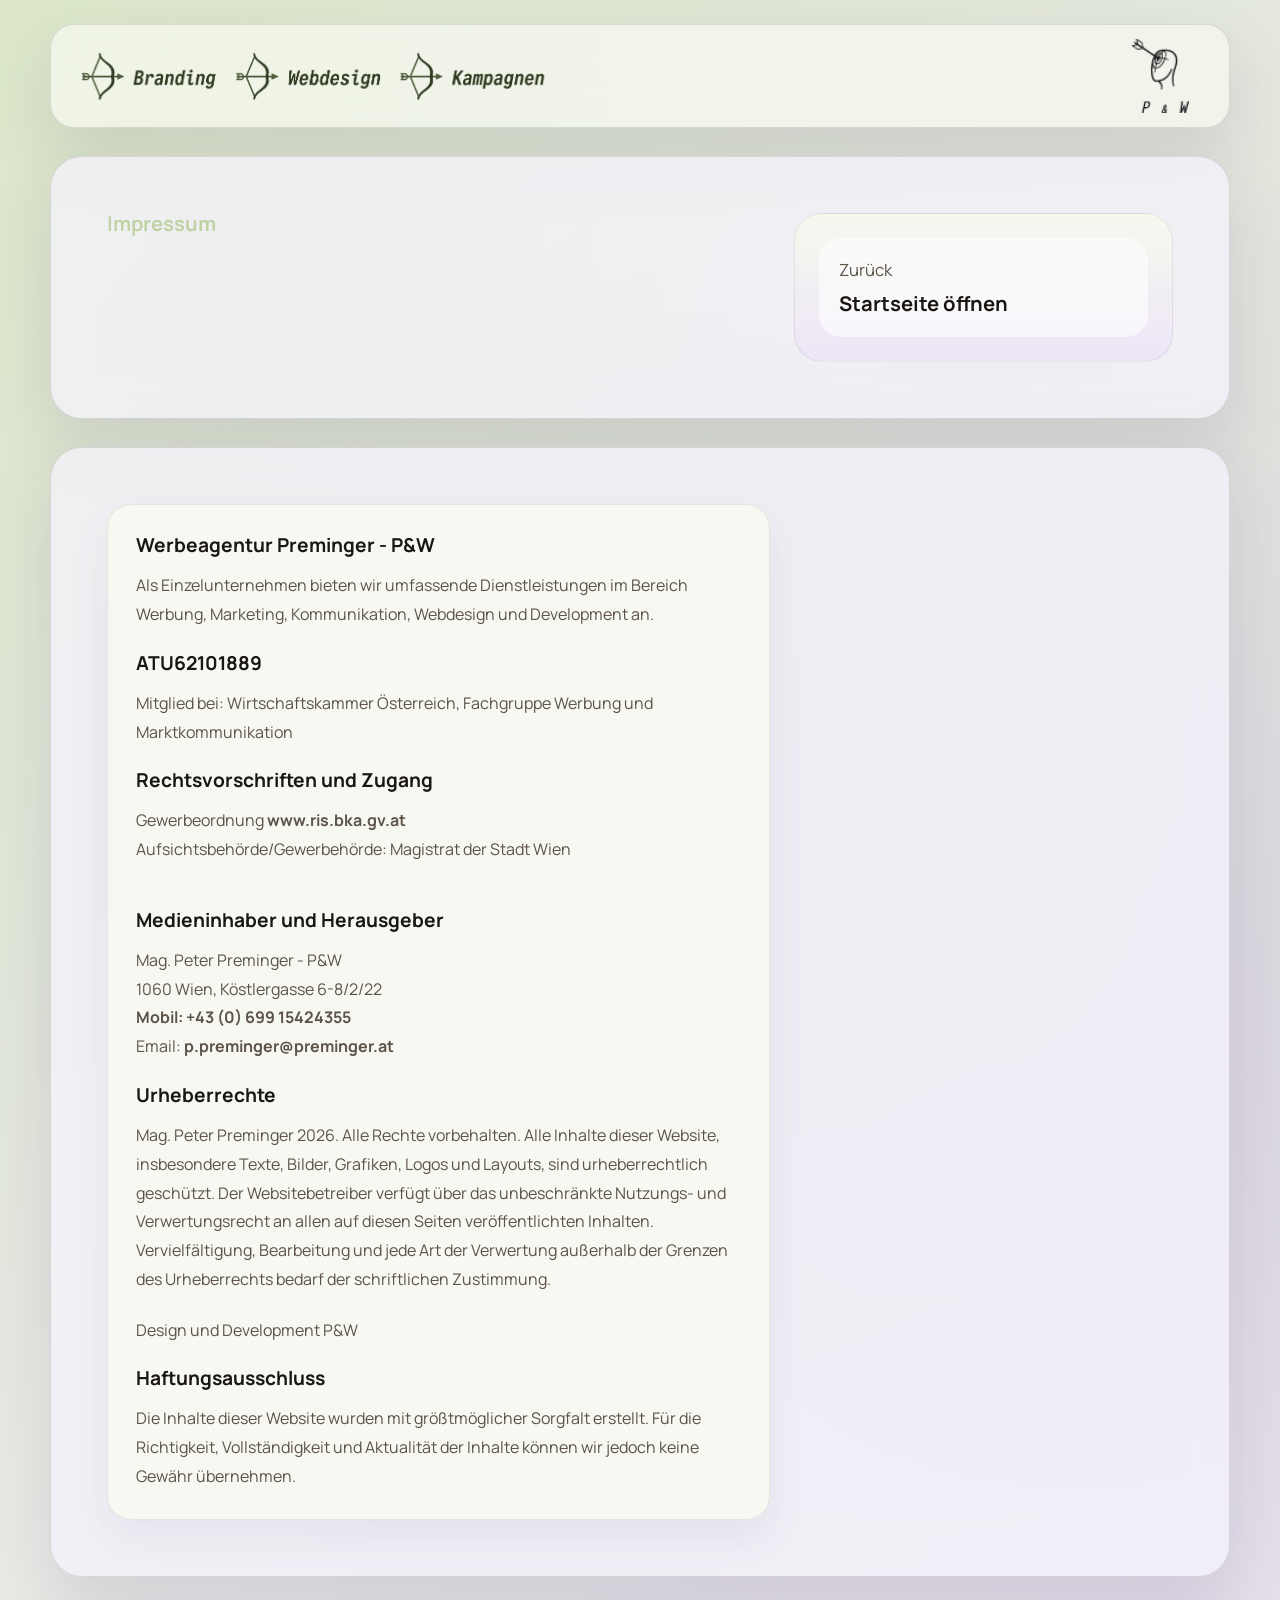
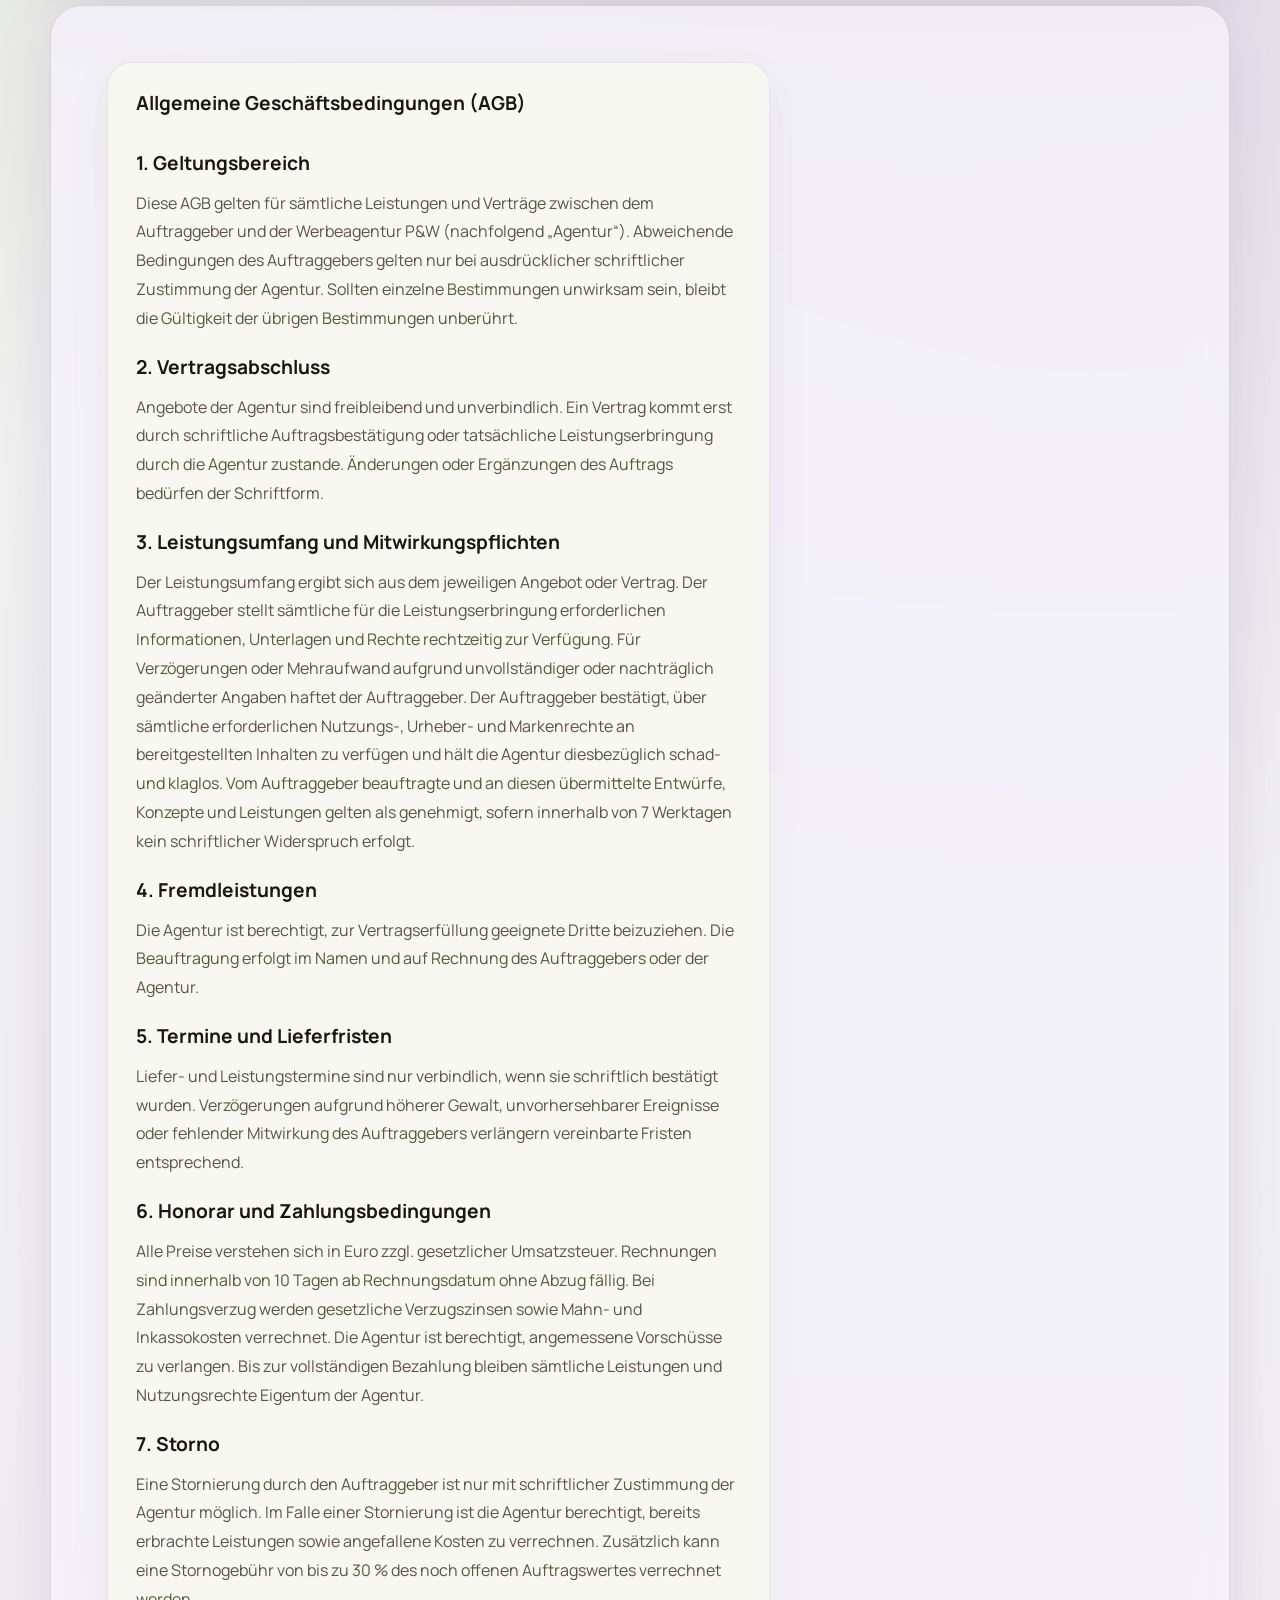
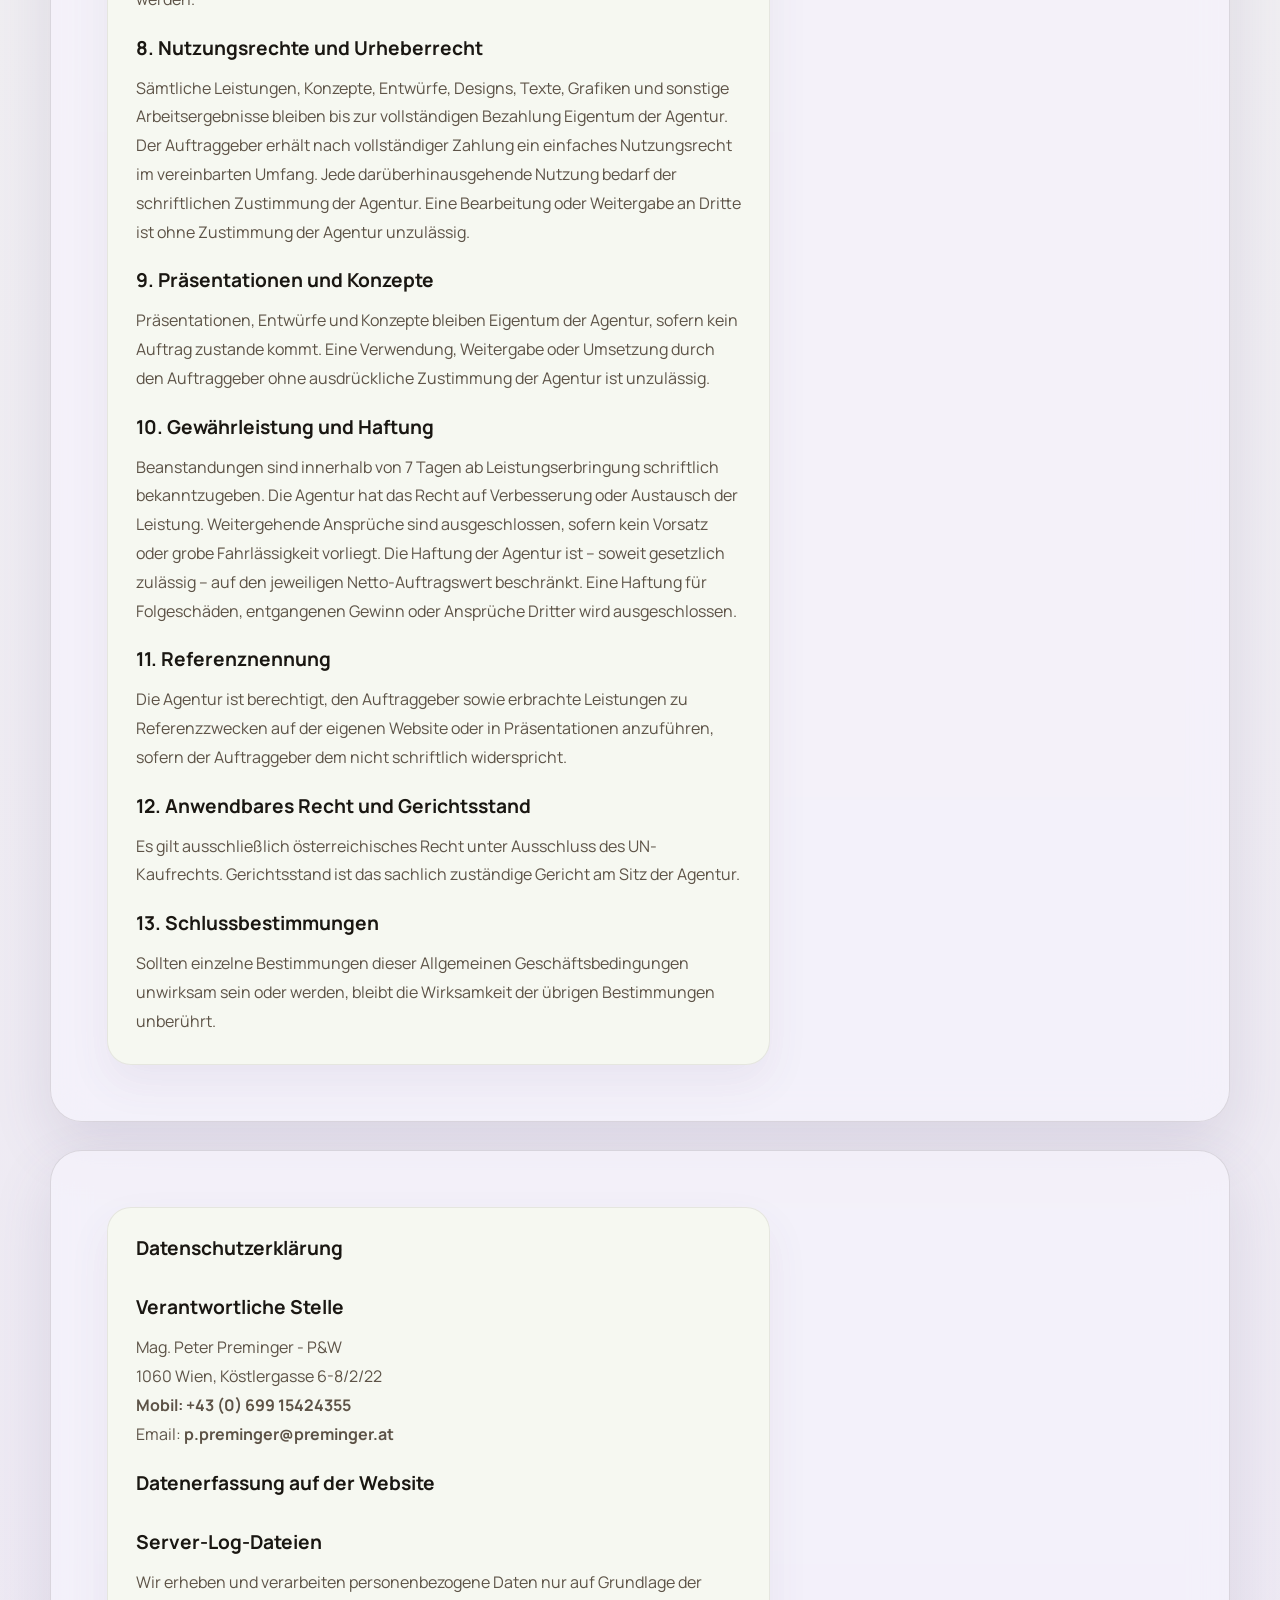
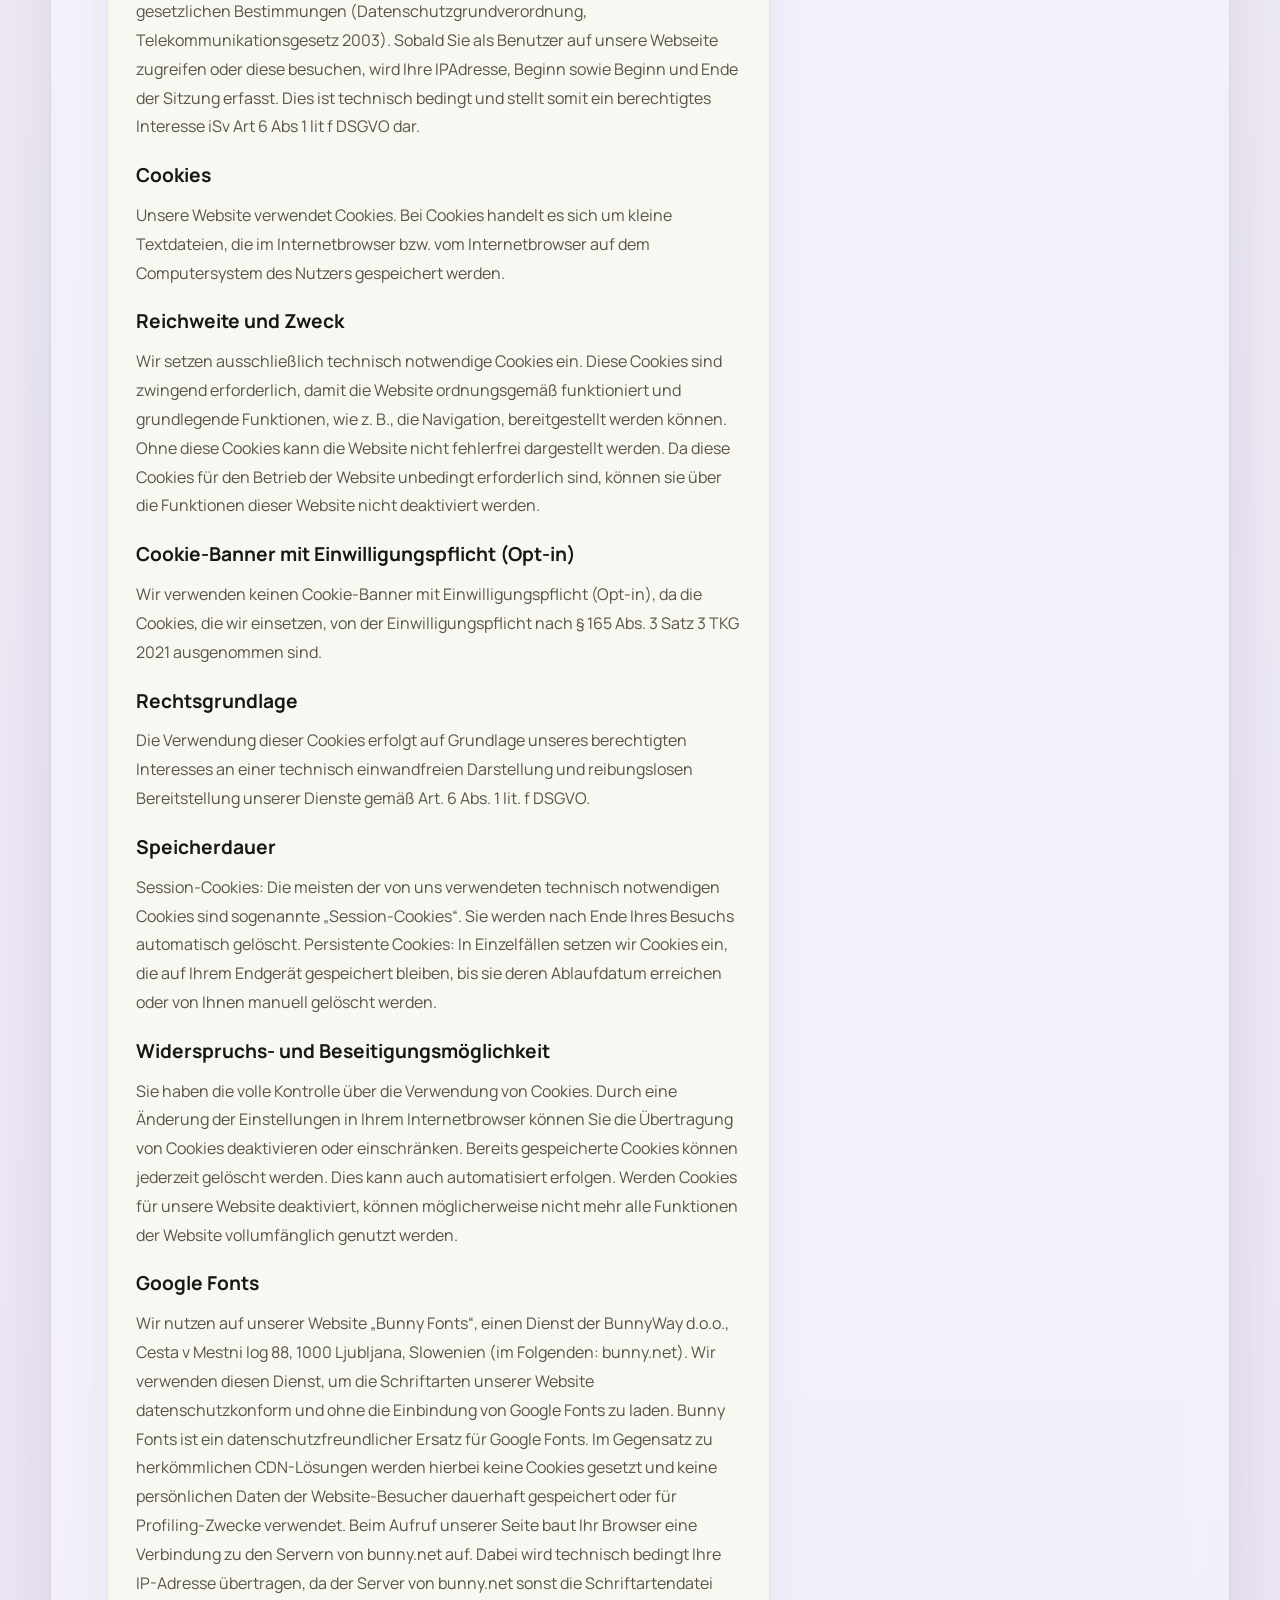
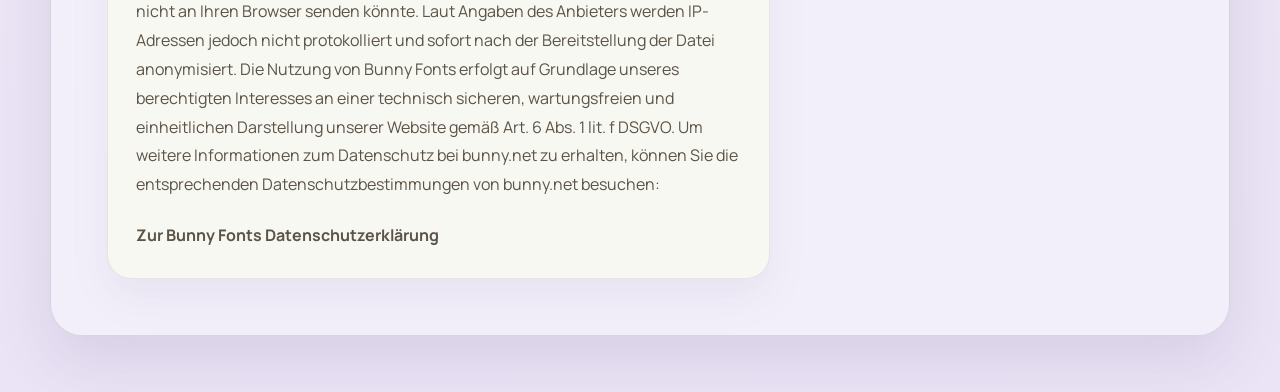
==== commit 9bc0c3a8: "Update site content" ====
--- a/Impressum.html
+++ b/Impressum.html
@@ -6,21 +6,21 @@
   <meta name="robots" content="index,follow,max-image-preview:large,max-snippet:-1,max-video-preview:-1">
 
   <link rel="canonical" href="https://preminger.at/Impressum.html" />
-  <title>Impressum | Werbeagentur Wien | Webdesign & Development | Preminger</title>
-  <meta name="description" content="Impressum der Preminger Werbeagentur in Wien. Spezialisiert auf Webdesign, Webentwicklung, Online-Marketing und digitale Kommunikation für Unternehmen in Wien.">
-  <meta name="keywords" content="Werbeagentur Wien, Webdesign Wien, Webentwicklung, Development, Online-Marketing, Digitalagentur, Preminger, Werbung, Marketing, Kommunikation, Website erstellen, SEO, Webagentur Wien">
-  <meta property="og:title" content="Impressum | Werbeagentur Wien | Webdesign & Development | Preminger">
-  <meta property="og:description" content="Preminger Werbeagentur in Wien – Ihr Partner für Webdesign, Webentwicklung und Online-Marketing. Jetzt informieren!">
-  <meta property="og:type" content="website">
-  <meta property="og:url" content="https://preminger.at/Impressum.html">
-  <meta property="og:image" content="https://preminger.at/picture_library/Google.png">
-  <meta property="og:image:alt" content="Preminger Werbeagentur Wien Logo">
-  <meta property="og:site_name" content="Preminger Werbeagentur Wien">
-  <meta property="og:locale" content="de_AT">
-  <meta name="twitter:card" content="summary_large_image">
-  <meta name="twitter:title" content="Impressum | Werbeagentur Wien | Webdesign & Development | Preminger">
-  <meta name="twitter:description" content="Preminger Werbeagentur in Wien – Ihr Partner für Webdesign, Webentwicklung und Online-Marketing. Jetzt informieren!">
-  <meta name="twitter:image" content="https://preminger.at/picture_library/Google.png">
+  <title>Impressum | Preminger - P&W | Werbeagentur in Wien | Branding | Webdesign & Webdevelopment | Kampagnen</title>
+   <meta name="description" content="Werbeagentur Preminger - P&W in Wien, Kampagnen, Marketing, Branding, Public Relations, Webdesign und Webdevelopment. +43 (0) 699 15424355, p.preminger@preminger.at">
+   <meta name="keywords" content="Werbeagentur Wien, Webdesign Wien, Webdevelopment, Online-Marketing, Digitalagentur, Preminger, Werbung, Marketing, Kommunikation, Website erstellen, SEO, Webagentur Wien">
+   <meta property="og:title" content="Werbeagentur Wien | Webdesign & Webdevelopment | Preminger">
+   <meta property="og:description" content="Werbeagentur Preminger – P&W in Wien – Ihre Agentur für Webdesign, Webdevelopment und Online-Marketing. Jetzt informieren!">
+   <meta property="og:type" content="website">
+   <meta property="og:url" content="https://preminger.at/">
+   <meta property="og:image" content="https://preminger.at/picture_library/Google.png">
+   <meta property="og:image:alt" content="Werbeagentur Preminger - P&W in Wien Logo">
+   <meta property="og:site_name" content="Werbeagentur Preminger - P&W in Wien">
+   <meta property="og:locale" content="de_AT">
+   <meta name="twitter:card" content="summary_large_image">
+   <meta name="twitter:title" content="Werbeagentur Wien | Webdesign & Webdevelopment | Preminger">
+   <meta name="twitter:description" content="Werbeagentur Preminger – P&W in Wien – Ihre Agentur für Webdesign, Webdevelopment und Online-Marketing. Jetzt informieren!">
+   <meta name="twitter:image" content="https://preminger.at/picture_library/Google.png">
   
  <script type="application/ld+json">
 {
@@ -47,6 +47,7 @@
       },
       "availableLanguage": [
         "de"
+        "en"
       ]
     },
     {
@@ -98,7 +99,7 @@
         <div class="legal-stack">
           <article class="legal-card">
 
-            <h2>Werbeagentur Mag. Peter Preminger - P&W</h2>
+            <h2>Werbeagentur Preminger - P&W</h2>
             <p>Als Einzelunternehmen bieten wir umfassende Dienstleistungen im Bereich Werbung, Marketing, 
              Kommunikation, Webdesign und Development an.</p><br>
             <h2>ATU62101889</h2>
